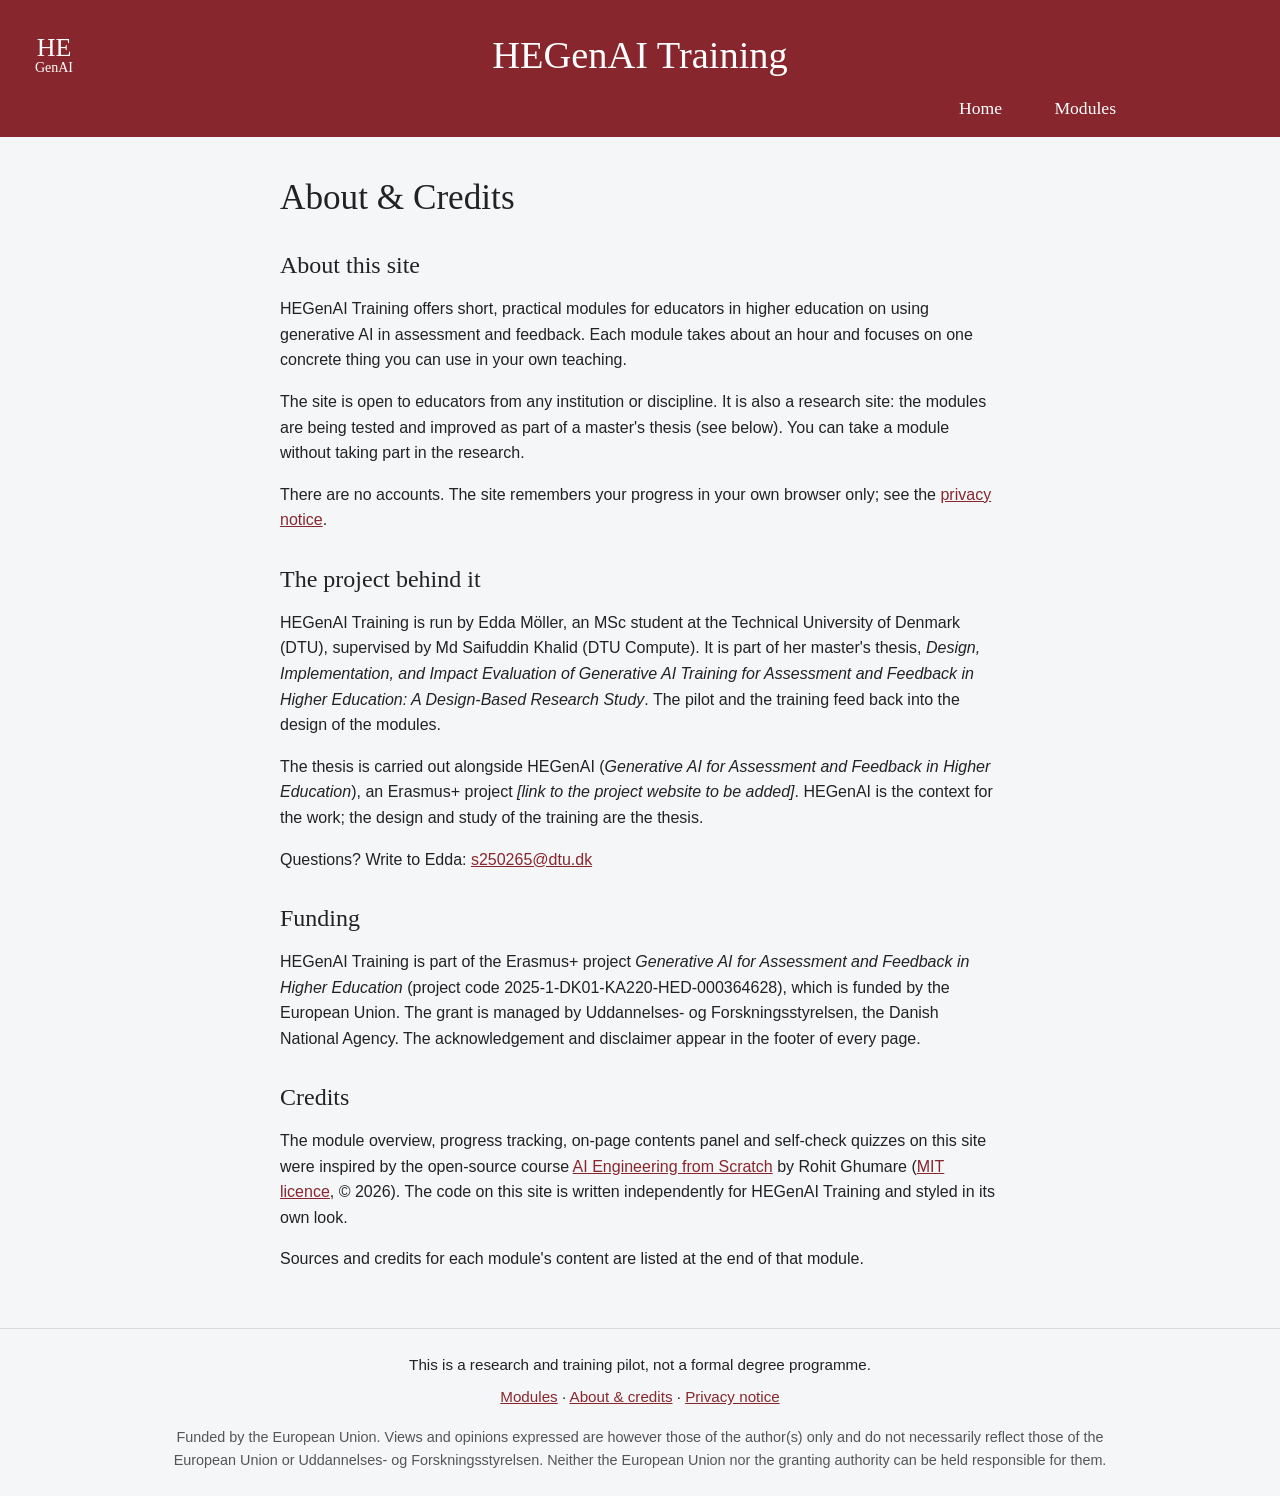
==== about.html @ 536ebbac "Self-quizzes, layout, looks, and content prep for the first module" ====
<!DOCTYPE html>
<html lang="en-GB">
<head>
    <meta charset="UTF-8">
    <meta name="viewport" content="width=device-width, initial-scale=1.0">

    <title>About &amp; Credits – HEGenAI Training</title>
    <link rel="icon" type="image/svg+xml" href="assets/favicon.svg">

    <link rel="stylesheet" href="style.css">
</head>

<body>

    <a class="site-logo" href="index.html"><img src="assets/logo-w.svg" alt="HEGenAI Training, home"></a>

    <header class="site-header">
        <p class="site-title"><a href="index.html">HEGenAI Training</a></p>
        <nav class="site-nav" aria-label="Main">
            <a href="index.html">Home</a>
            <a href="modules.html">Modules</a>
        </nav>
    </header>

    <main class="site-container">

        <article class="notice">
            <h1>About &amp; Credits</h1>

            <section id="about">
                <h2>About this site</h2>

                <p>HEGenAI Training offers short, practical modules for educators in higher education on using generative AI in assessment and feedback. Each module takes about an hour and focuses on one concrete thing you can use in your own teaching.</p>

                <p>The site is open to educators from any institution or discipline. It is also a research site: the modules are being tested and improved as part of a master's thesis (see below). You can take a module without taking part in the research.</p>

                <p>There are no accounts. The site remembers your progress in your own browser only; see the <a href="privacy.html">privacy notice</a>.</p>
            </section>

            <section id="project">
                <h2>The project behind it</h2>

                <p>HEGenAI Training is run by Edda Möller, an MSc student at the Technical University of Denmark (DTU), supervised by Md Saifuddin Khalid (DTU Compute). It is part of her master's thesis, <em>Design, Implementation, and Impact Evaluation of Generative AI Training for Assessment and Feedback in Higher Education: A Design-Based Research Study</em>. The pilot and the training feed back into the design of the modules.</p>

                <p>The thesis is carried out alongside HEGenAI (<em>Generative AI for Assessment and Feedback in Higher Education</em>), an Erasmus+ project <span class="to-be-confirmed">[link to the project website to be added]</span>. HEGenAI is the context for the work; the design and study of the training are the thesis.</p>

                <p>Questions? Write to Edda: <a href="mailto:s250265@dtu.dk">s250265@dtu.dk</a></p>
            </section>

            <section id="funding">
                <h2>Funding</h2>

                <p>HEGenAI Training is part of the Erasmus+ project <em>Generative AI for Assessment and Feedback in Higher Education</em> (project code 2025-1-DK01-KA220-HED-000364628), which is funded by the European Union. The grant is managed by Uddannelses- og Forskningsstyrelsen, the Danish National Agency. The acknowledgement and disclaimer appear in the footer of every page.</p>
                </div>
            </section>

            <section id="credits">
                <h2>Credits</h2>

                <p>The module overview, progress tracking, on-page contents panel and self-check quizzes on this site were inspired by the open-source course <a href="https://aiengineeringfromscratch.com" rel="noopener noreferrer">AI Engineering from Scratch</a> by Rohit Ghumare (<a href="https://github.com/rohitg00/ai-engineering-from-scratch/blob/main/LICENSE" rel="noopener noreferrer">MIT licence</a>, © 2026). The code on this site is written independently for HEGenAI Training and styled in its own look.</p>

                <p>Sources and credits for each module's content are listed at the end of that module.</p>
            </section>
        </article>

    </main>

    <footer class="site-footer">
        <!-- EU emblem goes here once assets/eu-emblem.svg or assets/eu-emblem.png exists (official artwork, unmodified), e.g.:
        <img class="footer-emblem" src="assets/eu-emblem.svg" alt="Funded by the European Union">
        -->
        <p>This is a research and training pilot, not a formal degree programme.</p>
        <p class="footer-links"><a href="modules.html">Modules</a> · <a href="about.html#credits">About &amp; credits</a> · <a href="privacy.html">Privacy notice</a></p>
        <p class="funding-disclaimer">Funded by the European Union. Views and opinions expressed are however those of the author(s) only and do not necessarily reflect those of the European Union or Uddannelses- og Forskningsstyrelsen. Neither the European Union nor the granting authority can be held responsible for them.</p>
    </footer>

</body>
</html>
---- style.css ----
:root {
    --primary: #87272d;
    --primary-dark: #611318;
    --date-text: #a8262f; /* a touch brighter than --primary so dates stand out */
    --primary-tint: #eddfe0; /* light wash of --primary for hover states and bar tracks */
    --page-background: #f5f6f8;
    --correct-bg: #e7f2dc;
    --correct-line: #4a7c3a;
    --correct-text: #2f6a2c;
    --correct-tint: #d3e6c0;
    --text: #222;
    --text-muted: #555;
    --line: #d8d9de;
}

* {
    box-sizing: border-box;
}

body {
    margin: 0;
    min-height: 100vh;
    display: flex;
    flex-direction: column;
    font-family: Arial, sans-serif;
    font-weight: 300;
    line-height: 1.6;
    background-color: var(--page-background);
    color: var(--text);
}

.site-container {
    flex: 1 0 auto;
    width: 100%;
    max-width: 1000px;
    margin: 0 auto;
    padding: 40px 24px;
}

a {
    color: var(--primary);
}

a:hover {
    text-decoration: underline;
}

a:focus-visible,
button:focus-visible {
    outline: 3px solid var(--primary);
    outline-offset: 2px;
}

h1,
h2,
h3 {
    font-family: Georgia, serif;
    font-weight: 400;
    line-height: 1.2;
}

[hidden] {
    display: none !important;
}

.visually-hidden {
    position: absolute;
    width: 1px;
    height: 1px;
    margin: -1px;
    padding: 0;
    overflow: hidden;
    clip: rect(0 0 0 0);
    white-space: nowrap;
    border: 0;
}

@media (prefers-reduced-motion: no-preference) {

    html {
        scroll-behavior: smooth;
    }
}

/* Keeps linked-to headings clear of the sticky header. */
main [id] {
    scroll-margin-top: 150px;
}


/* Fixed, like the header it sits on, so it stays top-left while scrolling. */
.site-logo {
    position: fixed;
    z-index: 10;
    top: 25px;
    left: 24px;
}

.site-logo img {
    display: block;
    width: 60px;
    height: 60px;
}

.site-logo:focus-visible {
    outline-color: white;
}


.site-header {
    position: sticky;
    top: 0;
    z-index: 5;
    padding: 0 100px; /* keeps the centred title clear of the logo */
    background-color: var(--primary);
    text-align: center;
}

.site-title {
    margin: 0 auto;
    transition: opacity 0.2s ease, visibility 0.2s;
    font-family: Georgia, serif;
    font-size: 2.4rem;
    line-height: 1.2;
    font-weight: 400;
    color: white;
}

/* Set by header-title.js while the page's own heading is still in view. */
.site-header-title-hidden .site-title {
    opacity: 0;
    visibility: hidden;
}

.site-title a {
    display: inline-block;
    max-width: 800px;
    padding: 32px 16px 12px;
    color: inherit;
    text-decoration: none;
}

.site-title a:focus-visible {
    outline-color: white;
}


.site-nav {
    max-width: 1000px;
    margin: 0 auto;
    padding-bottom: 8px;
    text-align: right;
}

.site-nav a {
    display: inline-block;
    padding: 4px 24px;
    border-bottom: 3px solid transparent;
    font-family: Georgia, serif;
    font-size: 1.1rem;
    color: white;
    text-decoration: none;
}

/* A light thickening of the strokes; unlike bold it does not change the link's width. */
.site-nav a:hover {
    text-shadow: 0.4px 0 0 currentColor, -0.4px 0 0 currentColor;
}

/* The line marks the page the visitor is on; use aria-current="page" on every nav link. */
.site-nav a[aria-current="page"] {
    border-bottom-color: white;
}

.site-nav a:focus-visible {
    outline-color: white;
}


/* Slim pill, used for the sign-up link. */
.pill-button {
    display: inline-block;
    padding: 6px 22px;
    border: 2px solid var(--primary);
    border-radius: 999px;
    background-color: var(--primary);
    color: white;
    font-family: inherit;
    font-size: 1rem;
    font-weight: 400;
    line-height: inherit;
    text-decoration: none;
    cursor: pointer;
    transition: background-color 0.15s ease, color 0.15s ease, transform 0.15s ease;
}

.pill-button:hover {
    border-color: var(--primary-dark);
    background-color: var(--primary-dark);
    color: white;
    text-decoration: none;
    transform: translateY(-2px);
}

.pill-button:focus-visible {
    outline-offset: 3px;
}

/* Pressed: blank pill with a red outline and red text. */
.pill-button:active {
    border-color: var(--primary);
    background-color: white;
    color: var(--primary);
    transform: none;
}

/* Outlined pill for actions that should not stand out as much. */
.pill-button-secondary {
    background-color: white;
    color: var(--primary);
}

.pill-button-secondary:hover,
.pill-button-secondary:active {
    border-color: var(--primary-dark);
    background-color: var(--primary-tint);
    color: var(--primary-dark);
}


.hero {
    padding: 24px 0 48px;
    text-align: center;
}

.hero h1 {
    max-width: 800px;
    margin: 0 auto 16px;
    font-size: 2.4rem;
}

.hero-tagline {
    max-width: 700px;
    margin: 0 auto 24px;
    font-size: 1.1rem;
    color: var(--text-muted);
}


.section {
    margin: 0 0 48px;
}

.section h2 {
    margin: 0 0 16px;
    font-size: 1.7rem;
}

.section p,
.section li {
    max-width: 720px;
}

.section ul {
    padding-left: 20px;
}

.to-be-confirmed {
    font-style: italic;
}


.cards {
    display: grid;
    grid-template-columns: repeat(2, 1fr);
    gap: 24px;
}

.card {
    padding: 24px;
    border-radius: 12px;
    background-color: white;
    box-shadow: 0 2px 8px rgba(0, 0, 0, 0.08);
}

.card h3 {
    margin: 0 0 12px;
    font-size: 1.4rem;
}

.card ul {
    margin: 0;
    padding-left: 20px;
}

.card li {
    margin: 0 0 6px;
}


.faq {
    max-width: 720px;
    margin-top: 24px;
    border-top: 1px solid var(--line);
}

.faq-item {
    border-bottom: 1px solid var(--line);
}

.faq-item summary {
    position: relative;
    padding: 16px 40px 16px 0;
    font-family: Georgia, serif;
    font-size: 1.15rem;
    cursor: pointer;
    list-style: none;
}

.faq-item summary::-webkit-details-marker {
    display: none;
}

.faq-item summary::after {
    content: "+";
    position: absolute;
    top: 50%;
    right: 8px;
    transform: translateY(-50%);
    font-family: Arial, sans-serif;
    font-size: 1.5rem;
    color: var(--primary);
}

.faq-item[open] summary::after {
    content: "−";
}

.faq-item summary:hover {
    color: var(--primary);
}

.faq-item summary:focus-visible {
    outline: 3px solid var(--primary);
    outline-offset: 2px;
}

.faq-item p {
    margin: 0 0 16px;
}


.timeline {
    margin: 0;
    padding: 0 0 0 28px;
    list-style: none;
    border-left: 2px solid var(--line);
}

.timeline-item {
    position: relative;
    padding: 0 0 28px;
}

.timeline-item:last-child {
    padding-bottom: 0;
}

.timeline-item::before {
    content: "";
    position: absolute;
    top: 6px;
    left: -35px;
    width: 12px;
    height: 12px;
    border-radius: 50%;
    background-color: var(--primary);
}

.timeline-date {
    margin: 0 0 4px;
    font-weight: 400;
    color: var(--date-text);
}

.timeline-item h3 {
    margin: 0;
    font-size: 1.25rem;
}

.timeline-item p {
    margin: 0 0 4px;
}


.notice {
    max-width: 720px;
    margin: 0 auto;
}

.notice h1,
.page-title {
    margin: 0 0 8px;
    font-size: 2.2rem;
}

.notice h2 {
    margin: 32px 0 8px;
    font-size: 1.5rem;
}

.notice ul {
    padding-left: 20px;
}

.notice section {
    margin: 0 0 8px;
}

#module-list {
    margin-top: 24px;
}

.module-cluster {
    margin: 0 0 32px;
}

.module-cluster-title {
    margin: 0 0 16px;
    font-size: 1.4rem;
}

.module-cards {
    margin: 0;
    padding: 0;
    list-style: none;
}

.module-card {
    display: flex;
    flex-direction: column;
}

.module-number {
    margin: 0 0 4px;
    font-weight: 400;
    color: var(--date-text);
}

.module-card h3 a {
    text-decoration: none;
}

.module-card h3 a:hover {
    text-decoration: underline;
}

.module-outcome {
    margin: 0 0 8px;
}

.module-length {
    margin: 0 0 16px;
    color: var(--text-muted);
}

.module-progress {
    margin: 0 0 16px;
}

.progress-bar {
    height: 6px;
    overflow: hidden;
    border-radius: 999px;
    background-color: var(--primary-tint);
}

.progress-bar-fill {
    height: 100%;
    background-color: var(--primary);
}

.module-progress-label {
    margin: 6px 0 0;
    font-size: 0.9rem;
    color: var(--text-muted);
}

.module-status {
    margin-top: auto;
}

.status-pill {
    display: inline-block;
    padding: 6px 22px;
    border: 2px solid var(--line);
    border-radius: 999px;
    color: var(--text-muted);
}

.progress-note {
    margin-top: 32px;
}

.progress-note p {
    margin: 0 0 12px;
}

.reset-confirm p {
    font-weight: 400;
}

.reset-confirm .pill-button {
    margin: 0 8px 8px 0;
}

.reset-status {
    margin-top: 12px;
}


/* Module page (module.html) */
.module-header {
    margin: 0 0 24px;
}

.outcome-card {
    display: grid;
    gap: 16px 24px;
    margin-top: 16px;
    border-left: 4px solid var(--primary);
}

.outcome-label {
    margin: 0 0 8px;
    font-size: 0.9rem;
    color: var(--date-text);
}

.outcome-sentence {
    max-width: 40em;
    margin: 0 0 12px;
    font-family: Georgia, serif;
    font-size: 1.3rem;
    line-height: 1.4;
    color: var(--text);
}

.outcome-time {
    display: flex;
    flex-wrap: wrap;
    align-items: center;
    gap: 8px 16px;
    margin: 0;
    color: var(--text-muted);
}

.outcome-figure {
    margin: 0;
}

.outcome-figure img {
    display: block;
    max-width: 100%;
    height: auto;
    border: 1px solid var(--line);
    border-radius: 8px;
}

.outcome-figure figcaption {
    margin-top: 8px;
    font-size: 0.9rem;
    color: var(--text-muted);
}

@media (min-width: 700px) {

    .outcome-card.has-image {
        grid-template-columns: minmax(0, 1fr) 40%;
        align-items: start;
    }
}

.module-layout {
    display: grid;
    gap: 32px;
}

.module-content {
    min-width: 0;
}

.module-content > * + * {
    margin-top: 24px;
}

.module-content h2,
.contents-title {
    margin: 0 0 8px;
}

.module-content h2 {
    font-size: 1.5rem;
}

.standing-count {
    margin: 0 0 8px;
    font-weight: 400;
}

.standing-next {
    margin: 12px 0 0;
}

.block-strip ol {
    display: flex;
    flex-wrap: wrap;
    gap: 8px;
    margin: 0;
    padding: 0;
    list-style: none;
}

.block-pill {
    display: inline-block;
    padding: 4px 16px;
    border: 2px solid var(--primary);
    border-radius: 999px;
    background-color: white;
    color: var(--primary);
    font-weight: 400;
    text-decoration: none;
}

.block-pill:hover {
    background-color: var(--primary-tint);
    text-decoration: none;
}

/* Same look as a pressed "Mark as done" button. */
.block-pill.is-done {
    background-color: var(--primary);
    color: white;
}

.block-pill.is-done:hover {
    border-color: var(--primary-dark);
    background-color: var(--primary-dark);
}

.block-time {
    margin: 0 0 16px;
    font-size: 0.95rem;
    color: var(--text-muted);
}

.block-body > :first-child {
    margin-top: 0;
}

.block-body > :last-child {
    margin-bottom: 0;
}

.block-body h3 {
    margin: 24px 0 8px;
    font-size: 1.25rem;
}

.block-body ul,
.block-body ol {
    padding-left: 20px;
}

.callout {
    margin: 16px 0;
    padding: 12px 16px;
    border-left: 4px solid var(--primary);
    border-radius: 0 8px 8px 0;
    background-color: var(--primary-tint);
}

.block-actions {
    display: flex;
    flex-wrap: wrap;
    align-items: center;
    gap: 8px 16px;
    margin-top: 24px;
    padding-top: 16px;
    border-top: 1px solid var(--line);
}

.mark-done-tick {
    display: none;
}

.pill-button.mark-done[aria-pressed="true"] {
    border-color: var(--primary);
    background-color: var(--primary);
    color: white;
}

.pill-button.mark-done[aria-pressed="true"]:hover {
    border-color: var(--primary-dark);
    background-color: var(--primary-dark);
}

.mark-done[aria-pressed="true"] .mark-done-tick {
    display: inline;
}

.block-done-note {
    color: var(--text-muted);
}

.contents-list {
    margin: 0;
    padding: 0;
    list-style: none;
}

.contents-list a {
    display: block;
    padding: 4px 0 4px 12px;
    border-left: 3px solid var(--line);
    color: var(--text);
    text-decoration: none;
}

.contents-list a:hover {
    color: var(--primary);
    text-decoration: underline;
}

/* The section currently in view. */
.contents-list a.is-current {
    border-left-color: var(--primary);
    color: var(--primary);
    font-weight: 400;
}

.contents-title {
    font-size: 1.15rem;
}

.contents-mobile {
    margin: 0 0 24px;
    padding: 16px 24px;
}

.contents-mobile summary {
    font-family: Georgia, serif;
    font-size: 1.15rem;
    cursor: pointer;
}

.contents-mobile summary:focus-visible {
    outline: 3px solid var(--primary);
    outline-offset: 2px;
}

.contents-mobile[open] summary {
    margin-bottom: 8px;
}

.contents-panel {
    display: none;
    padding: 20px;
}

.module-pager {
    display: flex;
    flex-wrap: wrap;
    justify-content: space-between;
    gap: 16px;
}

.pager-link,
.pager-link:hover {
    display: block;
    text-decoration: none;
}

.pager-next {
    margin-left: auto;
    text-align: right;
}

.pager-label {
    display: block;
    font-size: 0.9rem;
    color: var(--text-muted);
}

.pager-title {
    font-family: Georgia, serif;
    font-size: 1.1rem;
}

.pager-link:hover .pager-title {
    text-decoration: underline;
}

/* Self-check questions */
.quiz {
    margin-top: 24px;
    padding-top: 16px;
    border-top: 1px solid var(--line);
}

.quiz-title {
    margin: 0 0 12px;
    font-size: 1.25rem;
}

.quiz-question {
    min-width: 0;
    margin: 0 0 24px;
    padding: 0;
    border: 0;
}

.quiz-prompt {
    padding: 0;
    margin-bottom: 12px;
    font-family: Georgia, serif;
    font-size: 1.1rem;
    font-weight: 400;
}

.quiz-options {
    display: grid;
    gap: 8px;
}

.quiz-option {
    display: flex;
    align-items: center;
    gap: 12px;
    padding: 12px 16px;
    border: 2px solid var(--line);
    border-radius: 12px;
    background-color: white;
    cursor: pointer;
}

.quiz-option:hover {
    border-color: var(--primary);
}

.quiz-option:focus-within {
    outline: 3px solid var(--primary);
    outline-offset: 2px;
}

.quiz-option input {
    flex: none;
    width: 20px;
    height: 20px;
    margin: 0;
    accent-color: var(--primary);
}

.quiz-option-text {
    flex: 1;
}

.quiz-option-mark {
    flex: none;
    font-size: 0.85rem;
    font-weight: 400;
}

.quiz-option-mark:not(:empty) {
    padding: 2px 10px;
    border-radius: 999px;
}

.quiz-option.is-wrong .quiz-option-mark {
    background-color: var(--primary-tint);
    color: var(--primary);
}

.quiz-option.is-correct .quiz-option-mark {
    background-color: var(--correct-tint);
    color: var(--correct-text);
}

.quiz-option.is-picked {
    border-color: var(--primary);
    background-color: var(--primary-tint);
}

/* White, so the tinted "Not correct" pill stands out against it. */
.quiz-option.is-wrong {
    border-style: dashed;
    background-color: white;
}

.quiz-option.is-correct,
.quiz-option.is-correct:hover {
    border-color: var(--correct-line);
    background-color: var(--correct-bg);
}

.quiz-option.is-correct:focus-within {
    outline-color: var(--correct-line);
}

.quiz-feedback p {
    margin: 12px 0 0;
}

.quiz-feedback .quiz-verdict {
    font-weight: 400;
    color: var(--primary);
}

.quiz-feedback .quiz-verdict.is-correct {
    color: var(--correct-text);
}

.quiz-unscored {
    margin: 0 0 16px;
    font-size: 0.9rem;
    color: var(--text-muted);
}

.quiz-feedback a {
    color: inherit;
}

/* Plain text button at the bottom right of a question. */
.quiz-clear {
    display: block;
    margin: 8px 0 0 auto;
    padding: 4px 0;
    border: 0;
    background: none;
    color: var(--primary);
    font: inherit;
    font-size: 0.9rem;
    cursor: pointer;
}

.quiz-clear:hover,
.quiz-clear:focus-visible {
    text-decoration: underline;
}

.quiz-clear:hover {
    color: var(--primary-dark);
}

@media (min-width: 900px) {

    .module-layout {
        grid-template-columns: minmax(0, 1fr) 220px;
        align-items: start;
    }

    .contents-mobile {
        display: none;
    }

    .module-content {
        grid-column: 1;
        grid-row: 1;
    }

    .contents-panel {
        display: block;
        position: sticky;
        top: 150px;
        grid-column: 2;
        grid-row: 1;
    }
}


.site-footer {
    padding: 24px;
    border-top: 1px solid var(--line);
    text-align: center;
    font-size: 0.95rem;
}

.site-footer p {
    max-width: 720px;
    margin: 0 auto 8px;
}

/* Same height as the site logo, with clear space around it. */
.footer-emblem {
    display: block;
    height: 60px;
    width: auto;
    margin: 8px auto 16px;
}

.site-footer .funding-disclaimer {
    max-width: 960px;
    margin: 16px auto 0;
    font-size: 0.9rem;
    color: var(--text-muted);
}


@media (max-width: 800px) {

    .cards {
        grid-template-columns: 1fr;
    }

    .site-title,
    .hero h1 {
        font-size: 2rem;
    }
}


@media (max-width: 550px) {

    .site-container {
        padding: 28px 16px;
    }

    .site-title,
    .hero h1 {
        font-size: 1.7rem;
    }

    .site-header {
        padding: 0 56px;
    }

    .site-title a {
        padding: 24px 8px 8px;
    }

    .site-nav {
        padding-bottom: 6px;
    }

    .site-logo {
        top: 18px;
        left: 12px;
    }

    .site-logo img {
        width: 44px;
        height: 44px;
    }

    .footer-emblem {
        height: 44px;
    }

    .section h2 {
        font-size: 1.5rem;
    }

    .notice h1,
    .page-title {
        font-size: 1.8rem;
    }

    main [id] {
        scroll-margin-top: 130px;
    }
}


@media (prefers-reduced-motion: reduce) {

    .pill-button,
    .site-title {
        transition: none;
    }

    .pill-button:hover {
        transform: none;
    }
}
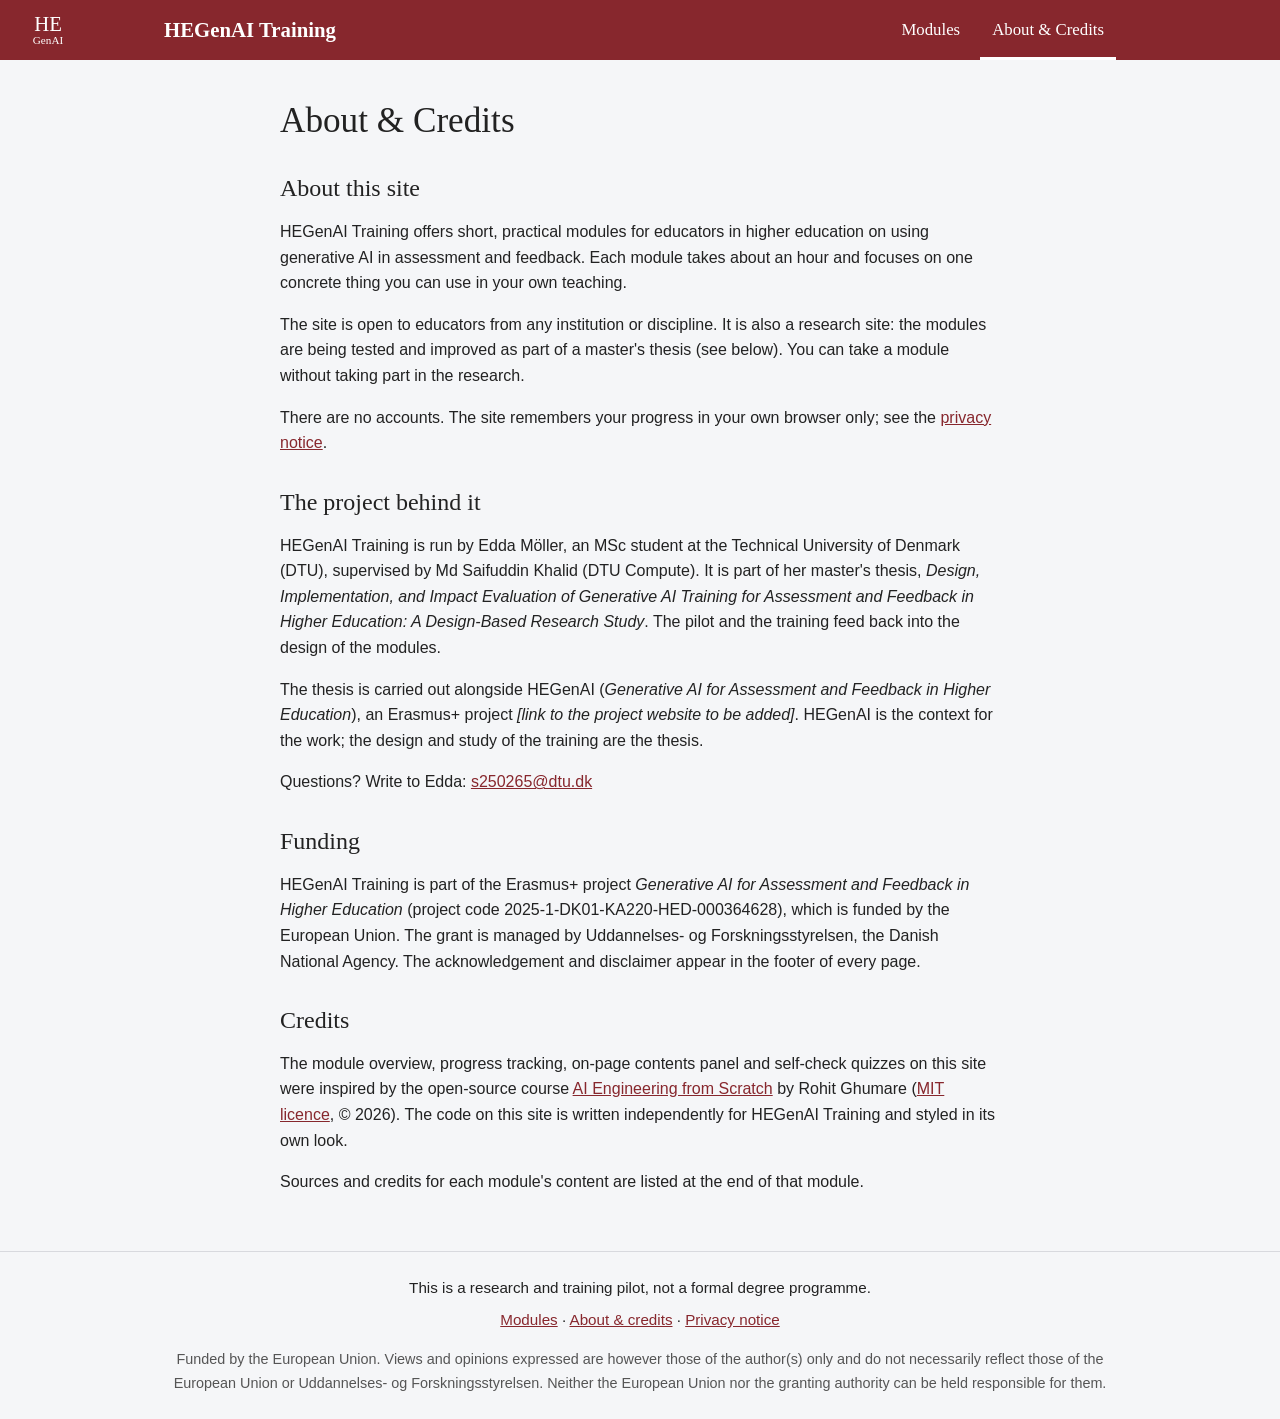
==== commit 38ae6b22: "Redesign the landing page and the site header - Header: one-line red bar with the logo at the far le" ====
--- a/about.html
+++ b/about.html
@@ -4,7 +4,7 @@
     <meta charset="UTF-8">
     <meta name="viewport" content="width=device-width, initial-scale=1.0">
 
-    <title>About &amp; Credits – HEGenAI Training</title>
+    <title>About &amp; Credits - HEGenAI Training: GenAI in Higher Education Assessment &amp; Feedback</title>
     <link rel="icon" type="image/svg+xml" href="assets/favicon.svg">
 
     <link rel="stylesheet" href="style.css">
@@ -12,17 +12,26 @@
 
 <body>
 
-    <a class="site-logo" href="index.html"><img src="assets/logo-w.svg" alt="HEGenAI Training, home"></a>
+    <a class="skip-link" href="#main">Skip to main content</a>
 
     <header class="site-header">
-        <p class="site-title"><a href="index.html">HEGenAI Training</a></p>
-        <nav class="site-nav" aria-label="Main">
-            <a href="index.html">Home</a>
-            <a href="modules.html">Modules</a>
-        </nav>
+        <div class="site-header-inner">
+            <a class="site-logo" href="index.html" aria-label="HEGenAI Training, home">
+                <img src="assets/logo-w.svg" alt="">
+                <span class="site-wordmark">HEGenAI Training</span>
+            </a>
+            <button type="button" class="menu-button" aria-expanded="false" aria-controls="site-nav" hidden>
+                <span class="visually-hidden">Menu</span>
+                <span class="menu-icon" aria-hidden="true"><span></span><span></span><span></span></span>
+            </button>
+            <nav class="site-nav" id="site-nav" aria-label="Main">
+                <a href="modules.html">Modules</a>
+                <a href="about.html" aria-current="page">About &amp; Credits</a>
+            </nav>
+        </div>
     </header>
 
-    <main class="site-container">
+    <main id="main" class="site-container">
 
         <article class="notice">
             <h1>About &amp; Credits</h1>
@@ -74,5 +83,6 @@
         <p class="funding-disclaimer">Funded by the European Union. Views and opinions expressed are however those of the author(s) only and do not necessarily reflect those of the European Union or Uddannelses- og Forskningsstyrelsen. Neither the European Union nor the granting authority can be held responsible for them.</p>
     </footer>
 
+    <script src="site-header.js"></script>
 </body>
 </html>
--- a/style.css
+++ b/style.css
@@ -11,6 +11,7 @@
     --text: #222;
     --text-muted: #555;
     --line: #d8d9de;
+    --header-height: 60px;
 }
 
 * {
@@ -83,81 +84,104 @@
 }
 
 /* Keeps linked-to headings clear of the sticky header. */
-main [id] {
-    scroll-margin-top: 150px;
-}
-
-
-/* Fixed, like the header it sits on, so it stays top-left while scrolling. */
+html {
+    scroll-padding-top: calc(var(--header-height) + 16px);
+}
+
+/* Off screen until it receives keyboard focus. */
+.skip-link {
+    position: absolute;
+    z-index: 20;
+    top: 8px;
+    left: 8px;
+    padding: 8px 20px;
+    border-radius: 999px;
+    background-color: white;
+    color: var(--primary);
+    font-weight: 400;
+    text-decoration: none;
+    transform: translateY(-200%);
+}
+
+.skip-link:focus {
+    transform: none;
+}
+
+.skip-link:focus-visible {
+    outline-color: white;
+}
+
+
+.site-header {
+    --logo-size: 48px;
+    --logo-left: 24px;
+    position: sticky;
+    top: 0;
+    z-index: 10;
+    background-color: var(--primary);
+}
+
+/* The wordmark lines up with the page content below (max 1000px wide with
+   24px padding), but never closer to the logo than 12px. */
+.site-header-inner {
+    display: flex;
+    flex-wrap: wrap; /* without JavaScript the nav drops to a second line on narrow screens */
+    align-items: center;
+    gap: 0 16px;
+    min-height: var(--header-height);
+    padding-right: max(24px, calc((100% - 1000px) / 2 + 24px));
+    padding-left: max(calc(var(--logo-left) + var(--logo-size) + 12px), calc((100% - 1000px) / 2 + 24px));
+}
+
 .site-logo {
-    position: fixed;
-    z-index: 10;
-    top: 25px;
-    left: 24px;
-}
-
-.site-logo img {
-    display: block;
-    width: 60px;
-    height: 60px;
+    color: white;
+    text-decoration: none;
+}
+
+.site-logo:hover {
+    text-decoration: none;
 }
 
 .site-logo:focus-visible {
     outline-color: white;
 }
 
-
-.site-header {
-    position: sticky;
-    top: 0;
-    z-index: 5;
-    padding: 0 100px; /* keeps the centred title clear of the logo */
-    background-color: var(--primary);
-    text-align: center;
-}
-
-.site-title {
-    margin: 0 auto;
-    transition: opacity 0.2s ease, visibility 0.2s;
+/* At the far left of the header, outside the content width. */
+.site-logo img {
+    position: absolute;
+    top: 50%;
+    left: var(--logo-left);
+    display: block;
+    width: var(--logo-size);
+    height: var(--logo-size);
+    transform: translateY(-50%);
+}
+
+.site-wordmark {
     font-family: Georgia, serif;
-    font-size: 2.4rem;
-    line-height: 1.2;
-    font-weight: 400;
-    color: white;
-}
-
-/* Set by header-title.js while the page's own heading is still in view. */
-.site-header-title-hidden .site-title {
-    opacity: 0;
-    visibility: hidden;
-}
-
-.site-title a {
-    display: inline-block;
-    max-width: 800px;
-    padding: 32px 16px 12px;
-    color: inherit;
-    text-decoration: none;
-}
-
-.site-title a:focus-visible {
-    outline-color: white;
-}
-
+    font-size: 1.3rem;
+    font-weight: 700;
+    white-space: nowrap;
+}
 
 .site-nav {
-    max-width: 1000px;
-    margin: 0 auto;
-    padding-bottom: 8px;
-    text-align: right;
-}
-
+    display: flex;
+    align-self: stretch;
+    gap: 8px;
+    margin-left: auto;
+}
+
+/* Top and bottom borders of equal width keep the text centred
+   while the bottom one marks the current page. */
 .site-nav a {
-    display: inline-block;
-    padding: 4px 24px;
+    display: flex;
+    align-items: center;
+    min-height: 44px;
+    padding: 0 12px;
+    border-top: 3px solid transparent;
     border-bottom: 3px solid transparent;
     font-family: Georgia, serif;
-    font-size: 1.1rem;
+    font-size: 1.05rem;
     color: white;
     text-decoration: none;
 }
@@ -167,13 +191,155 @@
     text-shadow: 0.4px 0 0 currentColor, -0.4px 0 0 currentColor;
 }
 
-/* The line marks the page the visitor is on; use aria-current="page" on every nav link. */
 .site-nav a[aria-current="page"] {
     border-bottom-color: white;
 }
 
 .site-nav a:focus-visible {
     outline-color: white;
+    outline-offset: -3px;
+}
+
+/* Shown by site-header.js on narrow screens only. */
+.menu-button {
+    display: none;
+}
+
+.menu-button:focus-visible {
+    outline-color: white;
+}
+
+.menu-icon {
+    position: relative;
+    display: block;
+    width: 24px;
+    height: 18px;
+}
+
+.menu-icon span {
+    position: absolute;
+    left: 0;
+    width: 100%;
+    height: 2px;
+    border-radius: 2px;
+    background-color: white;
+    transition: transform 0.2s ease, opacity 0.2s ease;
+}
+
+.menu-icon span:nth-child(1) {
+    top: 0;
+}
+
+.menu-icon span:nth-child(2) {
+    top: 8px;
+}
+
+.menu-icon span:nth-child(3) {
+    top: 16px;
+}
+
+.menu-button[aria-expanded="true"] .menu-icon span:nth-child(1) {
+    transform: translateY(8px) rotate(45deg);
+}
+
+.menu-button[aria-expanded="true"] .menu-icon span:nth-child(2) {
+    opacity: 0;
+}
+
+.menu-button[aria-expanded="true"] .menu-icon span:nth-child(3) {
+    transform: translateY(-8px) rotate(-45deg);
+}
+
+/* Keep in step with the breakpoint in site-header.js. */
+@media (max-width: 720px) {
+
+    :root {
+        --header-height: 52px;
+    }
+
+    .site-header {
+        --logo-size: 40px;
+        --logo-left: 16px;
+    }
+
+    .site-header-inner {
+        gap: 0 8px;
+        padding-right: 16px;
+        padding-left: calc(var(--logo-left) + var(--logo-size) + 10px);
+    }
+
+    .site-wordmark {
+        font-size: 1.15rem;
+    }
+
+    .site-nav {
+        gap: 0;
+    }
+
+    /* Slides up out of view while scrolling down; site-header.js sets the class. */
+    .site-header {
+        transition: transform 0.3s ease;
+    }
+
+    .site-header.is-hidden {
+        transform: translateY(-100%);
+    }
+
+    .site-header.has-menu .menu-button {
+        display: flex;
+        align-items: center;
+        justify-content: center;
+        width: 44px;
+        height: 44px;
+        margin-left: auto;
+        padding: 0;
+        border: 0;
+        border-radius: 8px;
+        background: none;
+        cursor: pointer;
+    }
+
+    .site-header.has-menu .menu-button:hover {
+        background-color: var(--primary-dark);
+    }
+
+    /* The open menu drops down below the header, over the page. */
+    .site-header.has-menu .site-nav {
+        display: none;
+        position: absolute;
+        top: 100%;
+        left: 0;
+        right: 0;
+        flex-direction: column;
+        margin: 0;
+        border-top: 1px solid rgba(255, 255, 255, 0.4);
+        background-color: var(--primary);
+        box-shadow: 0 6px 12px rgba(0, 0, 0, 0.2);
+    }
+
+    .site-header.has-menu .site-nav.is-open {
+        display: flex;
+    }
+
+    .site-header.has-menu .site-nav a {
+        min-height: 48px;
+        padding: 8px 24px;
+        border: 0;
+        border-left: 4px solid transparent;
+    }
+
+    .site-header.has-menu .site-nav a + a {
+        border-top: 1px solid rgba(255, 255, 255, 0.25);
+    }
+
+    .site-header.has-menu .site-nav a:hover {
+        background-color: var(--primary-dark);
+    }
+
+    .site-header.has-menu .site-nav a[aria-current="page"] {
+        border-left-color: white;
+        background-color: var(--primary-dark);
+    }
 }
 
 
@@ -191,12 +357,12 @@
     line-height: inherit;
     text-decoration: none;
     cursor: pointer;
-    transition: background-color 0.15s ease, color 0.15s ease, transform 0.15s ease;
-}
-
+    transition: background-color 0.15s ease, color 0.15s ease, box-shadow 0.15s ease, transform 0.15s ease;
+}
+
+/* Red buttons get a white line just inside the red edge on hover. */
 .pill-button:hover {
-    border-color: var(--primary-dark);
-    background-color: var(--primary-dark);
+    box-shadow: inset 0 0 0 2px white;
     color: white;
     text-decoration: none;
     transform: translateY(-2px);
@@ -210,6 +376,7 @@
 .pill-button:active {
     border-color: var(--primary);
     background-color: white;
+    box-shadow: none;
     color: var(--primary);
     transform: none;
 }
@@ -224,26 +391,419 @@
 .pill-button-secondary:active {
     border-color: var(--primary-dark);
     background-color: var(--primary-tint);
+    box-shadow: none;
     color: var(--primary-dark);
 }
 
 
+/* Landing page: main holds full-width bands, so it takes over the sticky-footer
+   role of .site-container, and the containers inside it set the spacing. The
+   gaps grow with the weight of the break: most room around the ribbon and
+   before the study, less inside sections. */
+.home {
+    flex: 1 0 auto;
+    width: 100%;
+}
+
+.home .home-top {
+    padding-top: 96px;
+    padding-bottom: 64px;
+}
+
+.home .home-sections {
+    padding-top: 80px;
+    padding-bottom: 96px;
+}
+
+.home-sections .section {
+    margin-bottom: 96px;
+}
+
+.home-sections .section:last-child {
+    margin-bottom: 0;
+}
+
+@media (max-width: 720px) {
+
+    .home .home-top {
+        padding-top: 48px;
+        padding-bottom: 48px;
+    }
+
+    .home .home-sections {
+        padding-top: 56px;
+        padding-bottom: 64px;
+    }
+
+    .home-sections .section {
+        margin-bottom: 64px;
+    }
+}
+
 .hero {
-    padding: 24px 0 48px;
+    display: grid;
+    gap: 32px 48px;
+}
+
+.hero h1 {
+    margin: 0 0 16px;
+    font-size: 2.4rem;
+}
+
+.hero-subline {
+    max-width: 34em;
+    margin: 0;
+    font-size: 1.15rem;
+}
+
+.start-tiles {
+    display: grid;
+    gap: 16px;
+}
+
+.start-tile {
+    display: block;
+    padding: 18px 24px;
+    border: 1px solid var(--primary-dark);
+    border-radius: 12px;
+    background-color: white;
+    box-shadow: 0 2px 8px rgba(0, 0, 0, 0.08);
+    color: var(--text);
+    text-decoration: none;
+    transition: box-shadow 0.15s ease;
+}
+
+/* Hover draws a thicker line just inside the edge: red on white, white on red. */
+.start-tile:hover {
+    box-shadow: inset 0 0 0 2px var(--primary), 0 2px 8px rgba(0, 0, 0, 0.08);
+    text-decoration: none;
+}
+
+.start-tile-title {
+    display: block;
+    margin-bottom: 4px;
+    font-family: Georgia, serif;
+    font-size: 1.35rem;
+    color: var(--primary);
+}
+
+.start-tile-title::after {
+    content: " \2192";
+    content: " \2192" / "";
+}
+
+.start-tile-text {
+    display: block;
+}
+
+.start-tile-accent {
+    border-color: var(--primary);
+    background-color: var(--primary);
+    color: white;
+}
+
+.start-tile-accent .start-tile-title {
+    color: white;
+}
+
+.start-tile-accent:hover {
+    box-shadow: inset 0 0 0 2px white, 0 2px 8px rgba(0, 0, 0, 0.08);
+}
+
+@media (min-width: 800px) {
+
+    .hero {
+        grid-template-columns: minmax(0, 3fr) minmax(0, 2fr);
+        align-items: start;
+    }
+
+    /* Lines the first tile up with the top of the capitals in the heading,
+       which sit about a quarter of the font size below the heading's box. */
+    .start-tiles {
+        margin-top: calc(2.4rem * 0.25);
+    }
+}
+
+
+/* Four short facts on a white band across the full width of the screen:
+   a row on wide screens, two by two on narrow ones. The dividers stop short
+   of the band's edges. */
+.fact-band {
+    border-top: 1px solid var(--line);
+    border-bottom: 1px solid var(--line);
+    background-color: white;
+}
+
+.fact-ribbon {
+    display: grid;
+    grid-template-columns: repeat(4, minmax(0, 1fr));
+    max-width: 1000px;
+    margin: 0 auto;
+    padding: 8px 24px;
+    list-style: none;
+}
+
+.fact-ribbon li {
+    position: relative;
+    display: flex;
+    align-items: center;
+    justify-content: center;
+    margin: 12px 0; /* keeps the dividers clear of the band's edges */
+    padding: 8px 16px;
+    font-family: Georgia, serif;
+    line-height: 1.35;
     text-align: center;
-}
-
-.hero h1 {
-    max-width: 800px;
-    margin: 0 auto 16px;
-    font-size: 2.4rem;
-}
-
-.hero-tagline {
-    max-width: 700px;
-    margin: 0 auto 24px;
+    color: var(--primary-dark);
+}
+
+/* Borders, not drawn lines: borders snap to whole pixels, so every divider
+   comes out equally thick. */
+.fact-ribbon li + li {
+    border-left: 2px solid var(--line);
+}
+
+.no-break {
+    white-space: nowrap;
+}
+
+@media (max-width: 720px) {
+
+    .fact-ribbon {
+        grid-template-columns: repeat(2, minmax(0, 1fr));
+        padding: 4px 16px;
+    }
+
+    .fact-ribbon li {
+        padding: 8px 12px;
+    }
+
+    /* Only the right-hand column gets a vertical divider. */
+    .fact-ribbon li:nth-child(odd) {
+        border-left: 0;
+    }
+
+    /* Horizontal divider above the second row, midway between the rows. */
+    .fact-ribbon li:nth-child(n+3)::after {
+        content: "";
+        position: absolute;
+        top: -13px;
+        left: 12%;
+        right: 12%;
+        border-top: 2px solid var(--line);
+    }
+}
+
+
+/* The blocks of a module as cards. On narrow screens each panel sits under its
+   card, like an accordion. On wide screens the cards form one row and the panels
+   use the row below it: each under its own card without JavaScript, and across
+   the full width once home.js has made it one-at-a-time. */
+.block-flow {
+    display: grid;
+    gap: 8px;
+    margin-top: 32px;
+}
+
+.block-card-heading {
+    display: flex;
+    margin: 0;
     font-size: 1.1rem;
-    color: var(--text-muted);
+}
+
+/* Narrow screens: a bar with the title in the middle and the chevron on the right. */
+.block-card {
+    position: relative;
+    display: flex;
+    flex: 1;
+    align-items: center;
+    justify-content: center;
+    gap: 8px;
+    min-height: 56px;
+    padding: 11px 45px;
+    border: 1px solid var(--primary-dark);
+    border-radius: 12px;
+    background-color: white;
+    color: var(--text);
+    font-family: Georgia, serif;
+    font-size: inherit;
+    line-height: 1.2;
+    cursor: pointer;
+    transition: box-shadow 0.15s ease;
+}
+
+/* Same as the hero tiles: a thicker red line just inside the edge. */
+.block-card:hover,
+.is-enhanced .block-card[aria-expanded="true"] {
+    box-shadow: inset 0 0 0 2px var(--primary);
+}
+
+.block-card-optional {
+    border-style: dashed;
+}
+
+.optional-tag {
+    padding: 0 8px;
+    border-radius: 999px;
+    background-color: var(--primary-tint);
+    font-family: Arial, sans-serif;
+    font-size: 0.75rem;
+    line-height: 1.5;
+    color: var(--primary-dark);
+}
+
+.block-card-chevron {
+    display: none;
+    position: absolute;
+    top: 50%;
+    right: 20px;
+    width: 8px;
+    height: 8px;
+    margin-top: -6px;
+    border-right: 2px solid var(--primary);
+    border-bottom: 2px solid var(--primary);
+    transform: rotate(45deg);
+    transition: transform 0.2s ease;
+}
+
+.is-enhanced .block-card-chevron {
+    display: block;
+}
+
+.block-card[aria-expanded="true"] .block-card-chevron {
+    transform: translateY(3px) rotate(-135deg);
+}
+
+.block-flow-plus {
+    font-size: 1.6rem;
+    line-height: 1;
+    text-align: center;
+    color: var(--primary);
+}
+
+/* A speech bubble whose pointer sits under the open card;
+   home.js sets --pointer-x, otherwise it points at the middle. */
+.block-panel {
+    position: relative;
+    margin: 4px 0;
+    padding: 16px 20px;
+    border: 1px solid var(--line);
+    border-radius: 12px;
+    background-color: white;
+}
+
+/* A square turned on its corner. Only its top and left edges have a border,
+   and its white fill covers the panel's border where the two overlap. */
+.block-panel::before {
+    content: "";
+    position: absolute;
+    top: -8px;
+    left: var(--pointer-x, 50%);
+    width: 14px;
+    height: 14px;
+    margin-left: -7px;
+    border-top: 1px solid var(--line);
+    border-left: 1px solid var(--line);
+    border-radius: 3px 0 0 0;
+    background-color: white;
+    transform: rotate(45deg);
+}
+
+.block-panel p {
+    margin: 0;
+    font-size: 1.05rem;
+}
+
+@media (prefers-reduced-motion: no-preference) {
+
+    .is-enhanced .block-panel {
+        animation: panel-in 0.2s ease;
+    }
+}
+
+@keyframes panel-in {
+
+    from {
+        opacity: 0;
+        transform: translateY(-4px);
+    }
+}
+
+/* Wide screens: tall cards with the title in the middle, the chevron at the
+   bottom and the "Optional" tag at the top. */
+@media (min-width: 721px) {
+
+    .block-flow {
+        grid-template-columns: repeat(5, minmax(0, 1fr)) 16px minmax(0, 1fr);
+        gap: 16px 22px;
+    }
+
+    .block-card-heading,
+    .block-flow-plus {
+        grid-row: 1;
+    }
+
+    .block-flow-plus {
+        grid-column: 6;
+        align-self: center;
+    }
+
+    .block-card {
+        min-height: 104px;
+        padding: 25px 11px;
+    }
+
+    .block-card-chevron {
+        top: auto;
+        right: auto;
+        bottom: 15px;
+        left: 50%;
+        margin: 0 0 0 -5px;
+    }
+
+    .optional-tag {
+        position: absolute;
+        top: 13px;
+        left: 50%;
+        transform: translateX(-50%);
+    }
+
+    /* Arrows in the gaps between the first five cards. */
+    .block-card-heading {
+        position: relative;
+    }
+
+    .block-card-heading:nth-of-type(-n+4)::after {
+        content: "\2192";
+        content: "\2192" / "";
+        position: absolute;
+        top: 50%;
+        right: -18px;
+        transform: translateY(-50%);
+        font-family: Arial, sans-serif;
+        color: var(--primary);
+    }
+
+    .block-panel {
+        grid-row: 2;
+        margin: 0;
+    }
+
+    .block-card-heading-optional,
+    .block-panel-optional {
+        grid-column: 7;
+    }
+
+    .block-flow.is-enhanced .block-panel {
+        grid-column: 1 / -1;
+        padding: 20px 24px;
+    }
+}
+
+@media (min-width: 721px) and (max-width: 900px) {
+
+    .block-card-heading {
+        font-size: 1rem;
+    }
 }
 
 
@@ -278,6 +838,7 @@
 
 .card {
     padding: 24px;
+    border: 1px solid var(--primary-dark);
     border-radius: 12px;
     background-color: white;
     box-shadow: 0 2px 8px rgba(0, 0, 0, 0.08);
@@ -350,46 +911,99 @@
 }
 
 
-.timeline {
+/* The white card holds the invitation and the sign-up button; the FAQs follow below it. */
+.study-card {
+    padding: 40px;
+    border: 1px solid var(--primary-dark);
+    border-radius: 12px;
+    background-color: white;
+    box-shadow: 0 2px 8px rgba(0, 0, 0, 0.08);
+}
+
+.study-card > :last-child {
+    margin-bottom: 0;
+}
+
+/* Inside the card the text may use the card's full width. */
+.study-card p {
+    max-width: none;
+}
+
+#study .faq {
+    margin-top: 40px;
+}
+
+/* The two events side by side, each with a calendar-style date;
+   stacked on narrow screens. */
+.section .study-events {
+    display: grid;
+    grid-template-columns: repeat(2, minmax(0, 1fr));
+    gap: 24px 40px;
+    margin: 32px 0 20px;
+    padding: 0;
+    list-style: none;
+}
+
+.section .study-event {
+    display: flex;
+    align-items: flex-start;
+    gap: 16px;
+    max-width: none;
+}
+
+.event-date {
+    flex: none;
+    display: flex;
+    flex-direction: column;
+    align-items: center;
+    width: 64px;
+    overflow: hidden;
+    border: 1px solid var(--primary-dark);
+    border-radius: 8px;
+    text-align: center;
+}
+
+.event-month {
+    align-self: stretch;
+    padding: 2px 0;
+    background-color: var(--primary);
+    font-size: 0.8rem;
+    font-weight: 400;
+    letter-spacing: 0.05em;
+    text-transform: uppercase;
+    color: white;
+}
+
+.event-day {
+    order: 1; /* under the month, as on a calendar page */
+    padding: 4px 0 6px;
+    font-family: Georgia, serif;
+    font-size: 1.7rem;
+    line-height: 1.1;
+    color: var(--primary-dark);
+}
+
+.study-event h3 {
+    margin: 2px 0 4px;
+    font-size: 1.3rem;
+}
+
+.study-event p {
     margin: 0;
-    padding: 0 0 0 28px;
-    list-style: none;
-    border-left: 2px solid var(--line);
-}
-
-.timeline-item {
-    position: relative;
-    padding: 0 0 28px;
-}
-
-.timeline-item:last-child {
-    padding-bottom: 0;
-}
-
-.timeline-item::before {
-    content: "";
-    position: absolute;
-    top: 6px;
-    left: -35px;
-    width: 12px;
-    height: 12px;
-    border-radius: 50%;
-    background-color: var(--primary);
-}
-
-.timeline-date {
-    margin: 0 0 4px;
-    font-weight: 400;
-    color: var(--date-text);
-}
-
-.timeline-item h3 {
-    margin: 0;
-    font-size: 1.25rem;
-}
-
-.timeline-item p {
-    margin: 0 0 4px;
+}
+
+@media (max-width: 720px) {
+
+    .section .study-events {
+        grid-template-columns: 1fr;
+    }
+}
+
+@media (max-width: 550px) {
+
+    .study-card {
+        padding: 24px 16px;
+    }
 }
 
 
@@ -527,7 +1141,7 @@
 .outcome-card {
     display: grid;
     gap: 16px 24px;
-    margin-top: 16px;
+    margin-top: 8px;
     border-left: 4px solid var(--primary);
 }
 
@@ -546,13 +1160,19 @@
     color: var(--text);
 }
 
-.outcome-time {
+.module-meta-separator {
+    font-size: 1.6em;
+    line-height: 1;
+}
+
+.module-meta {
     display: flex;
     flex-wrap: wrap;
     align-items: center;
     gap: 8px 16px;
-    margin: 0;
-    color: var(--text-muted);
+    margin: 16px 0 0;
+    font-size: 0.9rem;
+    color: var(--date-text);
 }
 
 .outcome-figure {
@@ -644,8 +1264,7 @@
 }
 
 .block-pill.is-done:hover {
-    border-color: var(--primary-dark);
-    background-color: var(--primary-dark);
+    box-shadow: inset 0 0 0 2px white;
 }
 
 .block-time {
@@ -701,8 +1320,7 @@
 }
 
 .pill-button.mark-done[aria-pressed="true"]:hover {
-    border-color: var(--primary-dark);
-    background-color: var(--primary-dark);
+    box-shadow: inset 0 0 0 2px white;
 }
 
 .mark-done[aria-pressed="true"] .mark-done-tick {
@@ -921,7 +1539,7 @@
 }
 
 .quiz-unscored {
-    margin: 0 0 16px;
+    margin: 16px 0 0;
     font-size: 0.9rem;
     color: var(--text-muted);
 }
@@ -971,7 +1589,7 @@
     .contents-panel {
         display: block;
         position: sticky;
-        top: 150px;
+        top: calc(var(--header-height) + 24px);
         grid-column: 2;
         grid-row: 1;
     }
@@ -1012,7 +1630,6 @@
         grid-template-columns: 1fr;
     }
 
-    .site-title,
     .hero h1 {
         font-size: 2rem;
     }
@@ -1025,31 +1642,8 @@
         padding: 28px 16px;
     }
 
-    .site-title,
     .hero h1 {
         font-size: 1.7rem;
-    }
-
-    .site-header {
-        padding: 0 56px;
-    }
-
-    .site-title a {
-        padding: 24px 8px 8px;
-    }
-
-    .site-nav {
-        padding-bottom: 6px;
-    }
-
-    .site-logo {
-        top: 18px;
-        left: 12px;
-    }
-
-    .site-logo img {
-        width: 44px;
-        height: 44px;
     }
 
     .footer-emblem {
@@ -1064,17 +1658,17 @@
     .page-title {
         font-size: 1.8rem;
     }
-
-    main [id] {
-        scroll-margin-top: 130px;
-    }
 }
 
 
 @media (prefers-reduced-motion: reduce) {
 
     .pill-button,
-    .site-title {
+    .site-header,
+    .start-tile,
+    .block-card,
+    .menu-icon span,
+    .block-card-chevron {
         transition: none;
     }
 
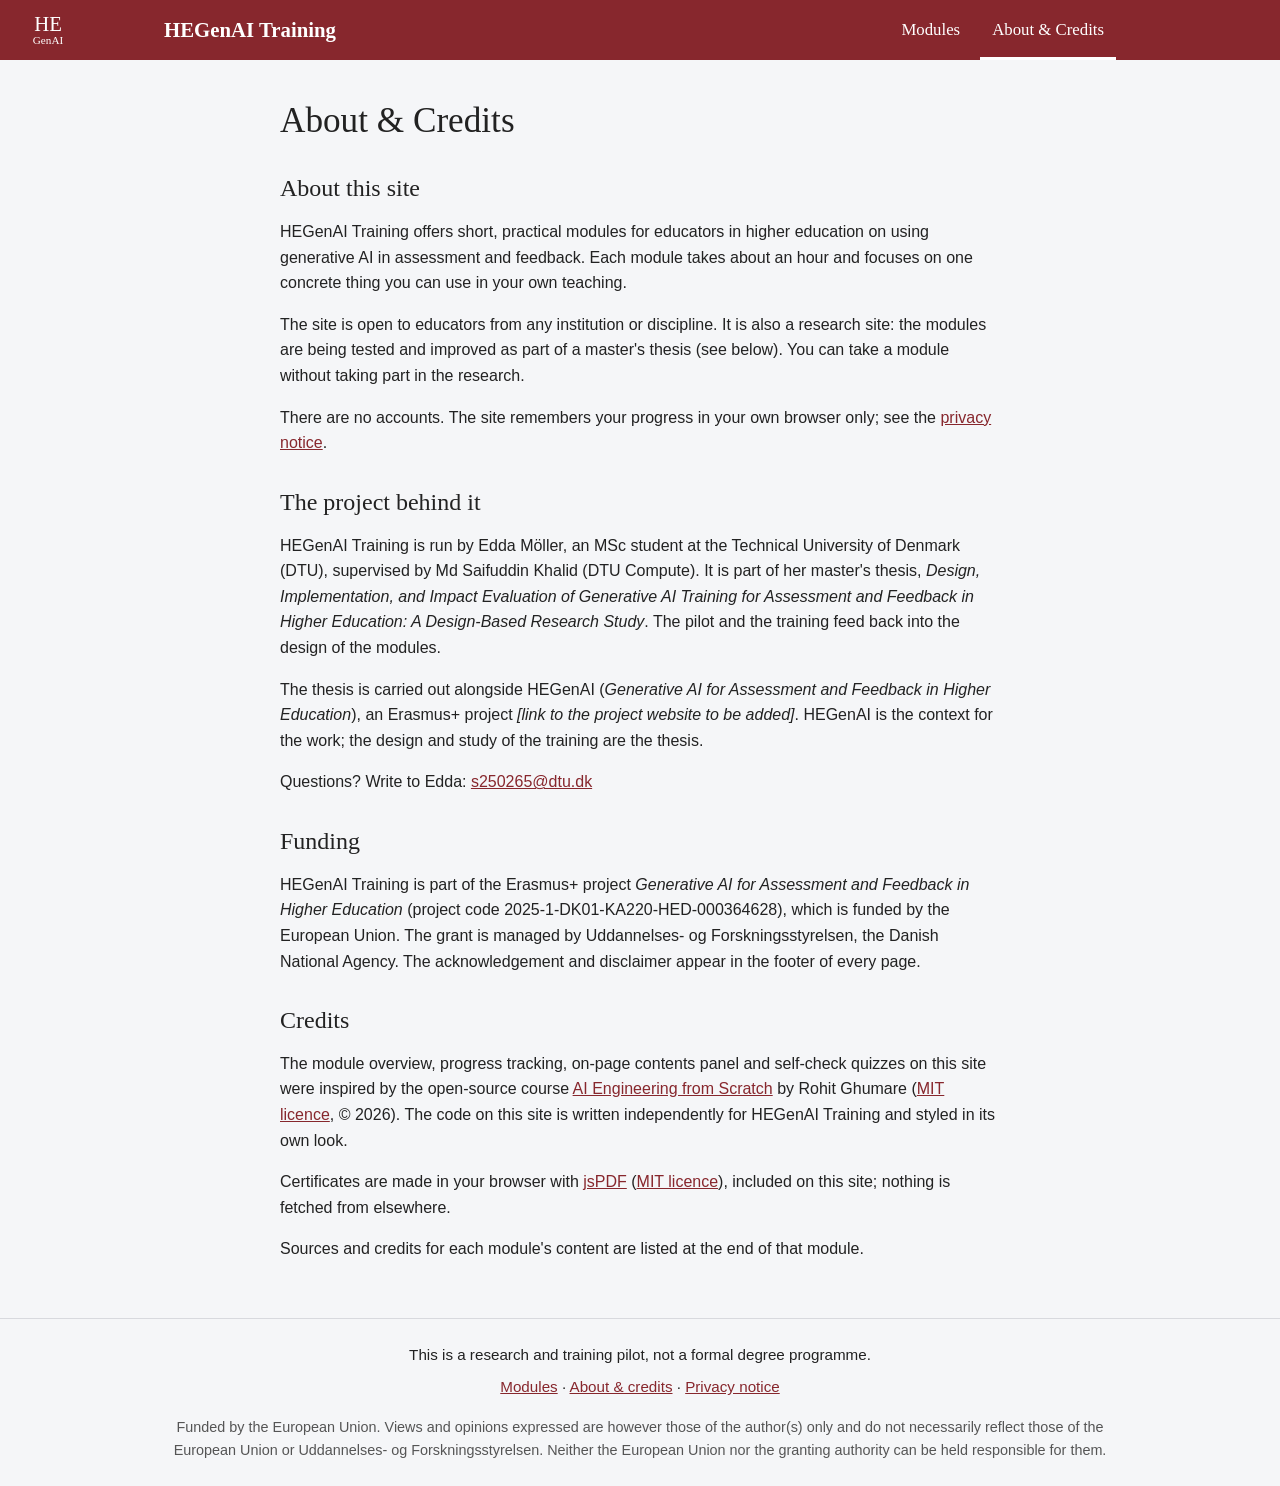
==== commit ce144a0d: "Add Module 3: GenAI Teaching Assistant for Formative Feedback New module (feedback-with-genai) with " ====
--- a/about.html
+++ b/about.html
@@ -67,6 +67,7 @@
                 <h2>Credits</h2>
 
                 <p>The module overview, progress tracking, on-page contents panel and self-check quizzes on this site were inspired by the open-source course <a href="https://aiengineeringfromscratch.com" rel="noopener noreferrer">AI Engineering from Scratch</a> by Rohit Ghumare (<a href="https://github.com/rohitg00/ai-engineering-from-scratch/blob/main/LICENSE" rel="noopener noreferrer">MIT licence</a>, © 2026). The code on this site is written independently for HEGenAI Training and styled in its own look.</p>
+                <p>Certificates are made in your browser with <a href="https://github.com/parallax/jsPDF">jsPDF</a> (<a href="assets/vendor/jspdf-LICENSE.txt">MIT licence</a>), included on this site; nothing is fetched from elsewhere.</p>
 
                 <p>Sources and credits for each module's content are listed at the end of that module.</p>
             </section>
--- a/style.css
+++ b/style.css
@@ -12,6 +12,7 @@
     --text-muted: #555;
     --line: #d8d9de;
     --header-height: 60px;
+    --resource-panel-width: 400px;
 }
 
 * {
@@ -938,7 +939,7 @@
 .section .study-events {
     display: grid;
     grid-template-columns: repeat(2, minmax(0, 1fr));
-    gap: 24px 40px;
+    gap: 36px 40px;
     margin: 32px 0 20px;
     padding: 0;
     list-style: none;
@@ -992,6 +993,18 @@
     margin: 0;
 }
 
+.study-event .event-time {
+    margin-bottom: 6px;
+    font-weight: 400;
+    color: var(--primary-dark);
+}
+
+.study-event .event-topic {
+    margin-bottom: 8px;
+    font-style: italic;
+    color: var(--primary-dark);
+}
+
 @media (max-width: 720px) {
 
     .section .study-events {
@@ -1138,10 +1151,14 @@
     margin: 0 0 24px;
 }
 
+/* Coming-soon pages: the outcome card sits directly under the header. */
+.module-header + .outcome-card {
+    margin-bottom: 24px;
+}
+
 .outcome-card {
     display: grid;
     gap: 16px 24px;
-    margin-top: 8px;
     border-left: 4px solid var(--primary);
 }
 
@@ -1175,6 +1192,76 @@
     color: var(--date-text);
 }
 
+/* "Before you start": same card as the contents panel, labels above the text. */
+.module-facts {
+    padding: 20px;
+}
+
+.module-facts dl {
+    margin: 0;
+}
+
+.module-facts dt,
+.module-facts dd {
+    font-size: 0.9rem;
+}
+
+.module-facts dt {
+    color: var(--date-text);
+}
+
+.module-facts dd {
+    margin: 0;
+}
+
+.module-facts dd + dt {
+    margin-top: 12px;
+}
+
+/* A printed page (A4 shape) shrunk to a quarter: the page is laid out 600px
+   wide and scaled down, so it looks like the full guide. */
+.outcome-preview {
+    width: 150px;
+}
+
+.preview-frame {
+    position: relative;
+    width: 150px;
+    height: 212px;
+    overflow: hidden;
+    border: 1px solid var(--line);
+    background-color: white;
+    box-shadow: 0 2px 8px rgba(0, 0, 0, 0.12);
+}
+
+.preview-page {
+    width: 600px;
+    height: 848px;
+    padding: 48px;
+    font-size: 15px;
+    transform: scale(0.25);
+    transform-origin: top left;
+}
+
+.preview-open {
+    position: absolute;
+    inset: 0;
+    width: 100%;
+    padding: 0;
+    border: 0;
+    background: none;
+    cursor: pointer;
+}
+
+.preview-open:hover {
+    background-color: rgba(135, 39, 45, 0.06);
+    box-shadow: inset 0 0 0 2px var(--primary);
+}
+
+.preview-open:focus-visible {
+    outline-offset: -3px;
+}
+
 .outcome-figure {
     margin: 0;
 }
@@ -1197,6 +1284,14 @@
 
     .outcome-card.has-image {
         grid-template-columns: minmax(0, 1fr) 40%;
+        align-items: start;
+    }
+}
+
+@media (min-width: 560px) {
+
+    .outcome-card.has-preview {
+        grid-template-columns: minmax(0, 1fr) auto;
         align-items: start;
     }
 }
@@ -1299,6 +1394,479 @@
     background-color: var(--primary-tint);
 }
 
+.callout > :first-child {
+    margin-top: 0;
+}
+
+.callout > :last-child {
+    margin-bottom: 0;
+}
+
+.callout-title {
+    margin: 0 0 8px;
+    font-size: 1.1rem;
+}
+
+/* The numbered form in a block (form.js). */
+.form-tools {
+    display: flex;
+    flex-wrap: wrap;
+    gap: 8px 12px;
+    margin: 16px 0;
+}
+
+.form-steps {
+    margin-top: 8px;
+}
+
+.form-step-heading {
+    margin: 0 0 4px;
+}
+
+.form-step-title {
+    margin: 0;
+    font-weight: 700;
+}
+
+.form-guidance {
+    margin: 0 0 8px;
+}
+
+.form-label {
+    display: block;
+    margin: 12px 0 4px;
+    font-size: 0.9rem;
+    font-weight: 700;
+}
+
+.form-control {
+    display: block;
+    width: 100%;
+    max-width: 640px;
+    padding: 8px 12px;
+    border: 1px solid #767676;
+    border-radius: 8px;
+    background-color: white;
+    color: var(--text);
+    font: inherit;
+}
+
+textarea.form-control {
+    resize: vertical;
+}
+
+.form-control:focus-visible {
+    outline: 3px solid var(--primary);
+    outline-offset: 2px;
+}
+
+.form-level-sentence {
+    max-width: 640px;
+}
+
+.form-level-sentence p {
+    margin: 8px 0 0;
+    padding-left: 12px;
+    border-left: 4px solid var(--primary);
+}
+
+.form-steps .dropdown {
+    max-width: 640px;
+}
+
+.form-footer {
+    margin-top: 24px;
+}
+
+.form-status {
+    min-height: 1.6em;
+    margin: 8px 0 0;
+    font-size: 0.9rem;
+    color: var(--text-muted);
+}
+
+/* Drop-downs in block content: <details class="dropdown">. The chevron turns
+   to show whether it is open. */
+.dropdown {
+    margin: 16px 0;
+    border: 1px solid var(--line);
+    border-radius: 12px;
+    background-color: white;
+}
+
+.dropdown > summary {
+    display: flex;
+    align-items: center;
+    gap: 12px;
+    padding: 12px 16px;
+    border-radius: 12px;
+    font-family: Georgia, serif;
+    font-size: 1.1rem;
+    list-style: none;
+    cursor: pointer;
+}
+
+.dropdown > summary::-webkit-details-marker {
+    display: none;
+}
+
+.dropdown > summary::before {
+    content: "";
+    flex: none;
+    width: 8px;
+    height: 8px;
+    margin: 0 2px;
+    border-right: 2px solid var(--primary);
+    border-bottom: 2px solid var(--primary);
+    transform: rotate(-45deg);
+}
+
+.dropdown[open] > summary::before {
+    transform: rotate(45deg);
+}
+
+.dropdown > summary:hover {
+    color: var(--primary);
+}
+
+.dropdown > summary:focus-visible {
+    outline: 3px solid var(--primary);
+    outline-offset: 2px;
+}
+
+.dropdown[open] > summary {
+    border-bottom: 1px solid var(--line);
+    border-radius: 12px 12px 0 0;
+}
+
+/* A drop-down directly after a step list lines up with the step text. */
+.dropdown-under-steps {
+    margin-top: -8px;
+    margin-left: 44px;
+}
+
+@media (max-width: 550px) {
+
+    .dropdown-under-steps {
+        margin-left: 38px;
+    }
+}
+
+/* A slim grey rule above a paragraph that starts a new part of a block. */
+.block-body .section-divider {
+    margin-top: 40px;
+    padding-top: 24px;
+    border-top: 1px solid var(--line);
+}
+
+.dropdown-body {
+    padding: 12px 16px 16px;
+}
+
+.dropdown-body > :first-child {
+    margin-top: 0;
+}
+
+.dropdown-body > :last-child {
+    margin-bottom: 0;
+}
+
+.dropdown .dropdown > summary {
+    font-size: 1rem;
+}
+
+.level-list li {
+    margin-bottom: 8px;
+}
+
+.credit-line {
+    font-size: 0.85rem;
+    color: var(--text-muted);
+}
+
+.resource-image {
+    display: block;
+    max-width: 100%;
+    height: auto;
+}
+
+.resource-image-link {
+    font-size: 0.9rem;
+}
+
+/* Numbered steps: <ol class="step-list">. */
+.block-body .step-list {
+    margin: 24px 0;
+    padding: 0;
+    list-style: none;
+    counter-reset: step;
+}
+
+.step-list > li {
+    position: relative;
+    margin: 0;
+    padding: 0 0 24px 44px;
+    counter-increment: step;
+}
+
+.step-list > li:last-child {
+    padding-bottom: 0;
+}
+
+/* The line joining the circles. */
+.step-list > li:not(:last-child)::after {
+    content: "";
+    position: absolute;
+    top: 32px;
+    bottom: 4px;
+    left: 13px;
+    border-left: 2px solid var(--primary-tint);
+}
+
+.step-list > li::before {
+    content: counter(step);
+    position: absolute;
+    top: 0;
+    left: 0;
+    display: flex;
+    align-items: center;
+    justify-content: center;
+    width: 28px;
+    height: 28px;
+    border-radius: 50%;
+    background-color: var(--primary);
+    color: white;
+    font-size: 0.9rem;
+    font-weight: 700;
+}
+
+@media (max-width: 550px) {
+
+    .step-list > li {
+        padding-left: 38px;
+    }
+}
+
+.step-list > li > :first-child {
+    margin-top: 0;
+}
+
+.step-list > li > :last-child {
+    margin-bottom: 0;
+}
+
+.block-body strong {
+    font-weight: 700;
+}
+
+/* Checks: each starts with a text label, "OK" or "Fixed". */
+.block-body .check-list {
+    margin: 12px 0 16px;
+    padding: 0;
+    list-style: none;
+}
+
+.check-list li {
+    display: flex;
+    align-items: baseline;
+    gap: 12px;
+    margin: 0 0 10px;
+}
+
+.check-label {
+    flex: none;
+    width: 4.6em;
+    padding: 1px 8px;
+    border: 1px solid currentColor;
+    border-radius: 999px;
+    font-size: 0.8rem;
+    font-weight: 700;
+    text-align: center;
+}
+
+.check-label-ok {
+    background-color: var(--correct-bg);
+    color: var(--correct-text);
+}
+
+.check-label-fixed {
+    background-color: var(--primary-tint);
+    color: var(--primary-dark);
+}
+
+/* A button that reads as a text link, for opening a resource in the side panel. */
+.link-button {
+    padding: 0;
+    border: 0;
+    background: none;
+    color: var(--primary);
+    font: inherit;
+    text-align: left;
+    text-decoration: underline;
+    cursor: pointer;
+}
+
+.link-button:hover {
+    color: var(--primary-dark);
+}
+
+/* Numbered checklist with tick boxes (make-it.js). */
+.block-body .tick-list {
+    margin: 12px 0 16px;
+    padding: 0;
+    list-style: none;
+    counter-reset: tick;
+}
+
+.tick-list li {
+    margin: 0 0 8px;
+    counter-increment: tick;
+}
+
+.tick-item {
+    display: flex;
+    align-items: baseline;
+    gap: 10px;
+    cursor: pointer;
+}
+
+.tick-item::before {
+    content: counter(tick) ".";
+    flex: none;
+    min-width: 1.4em;
+    font-weight: 700;
+}
+
+.tick-item input {
+    flex: none;
+    width: 1.1em;
+    height: 1.1em;
+    accent-color: var(--primary);
+    cursor: pointer;
+}
+
+.tick-text {
+    flex: 1;
+}
+
+/* The live prompt in Make it. */
+.prompt-notice {
+    margin: 12px 0 0;
+    padding: 8px 12px;
+    border-left: 4px solid var(--primary);
+    background-color: var(--primary-tint);
+}
+
+.prompt-actions {
+    display: flex;
+    flex-wrap: wrap;
+    align-items: center;
+    gap: 8px 12px;
+    margin: 12px 0 0;
+}
+
+/* Prompt boxes and draft boxes (data-text). */
+.text-box {
+    margin: 12px 0 0;
+    border: 1px solid var(--line);
+    border-radius: 8px;
+    overflow: hidden;
+}
+
+.prompt-box {
+    border-left: 4px solid var(--primary);
+    background-color: var(--page-background);
+}
+
+.draft-box {
+    background-color: white;
+}
+
+.draft-label {
+    margin: 0;
+    padding: 8px 16px;
+    border-bottom: 1px solid var(--line);
+    background-color: var(--page-background);
+    font-size: 0.85rem;
+    color: var(--text-muted);
+}
+
+.text-box-body {
+    position: relative;
+    padding: 12px 16px;
+    font-size: 0.95rem;
+}
+
+.text-box-body p,
+.text-box-body ul {
+    margin: 0 0 8px;
+}
+
+.text-box-body ul {
+    list-style: disc;
+}
+
+.text-box-body > div:last-child > :last-child {
+    margin-bottom: 0;
+}
+
+.draft-heading {
+    margin: 16px 0 6px;
+    font-family: Georgia, serif;
+    font-size: 1.05rem;
+    font-weight: 400;
+}
+
+.text-box-body > div:first-child > .draft-heading:first-child {
+    margin-top: 0;
+}
+
+/* The filled-in values: tinted and underlined, so not by colour alone. */
+.prompt-value {
+    padding: 0 2px;
+    border-bottom: 2px solid var(--primary);
+    background-color: var(--primary-tint);
+    color: inherit;
+}
+
+/* A fade at the bottom while part of the text is hidden. */
+.text-box-body.is-collapsed::after {
+    content: "";
+    position: absolute;
+    right: 0;
+    bottom: 0;
+    left: 0;
+    height: 24px;
+    background: linear-gradient(rgba(255, 255, 255, 0), var(--fade-to, white));
+    pointer-events: none;
+}
+
+.prompt-box .text-box-body.is-collapsed::after {
+    --fade-to: var(--page-background);
+}
+
+.text-box-toggle {
+    display: block;
+    width: 100%;
+    padding: 8px 16px;
+    border: 0;
+    border-top: 1px solid var(--line);
+    background-color: white;
+    color: var(--primary);
+    font: inherit;
+    font-size: 0.9rem;
+    text-align: left;
+    cursor: pointer;
+}
+
+.text-box-toggle:hover {
+    text-decoration: underline;
+}
+
+.text-box-toggle:focus-visible {
+    outline-offset: -3px;
+}
+
 .block-actions {
     display: flex;
     flex-wrap: wrap;
@@ -1361,9 +1929,44 @@
     font-size: 1.15rem;
 }
 
+.contents-materials .contents-subtitle {
+    margin: 20px 0 8px;
+    font-size: 1rem;
+}
+
+.contents-materials .contents-list {
+    padding-left: 0;
+}
+
+.contents-materials li {
+    margin: 0;
+}
+
+/* Same look as the contents links, in the link colour because they open a panel. */
+.contents-resource {
+    display: block;
+    width: 100%;
+    padding: 4px 0 4px 12px;
+    border: 0;
+    border-left: 3px solid var(--line);
+    background: none;
+    color: var(--primary);
+    font: inherit;
+    text-align: left;
+    cursor: pointer;
+}
+
+.contents-resource:hover {
+    text-decoration: underline;
+}
+
 .contents-mobile {
-    margin: 0 0 24px;
     padding: 16px 24px;
+}
+
+/* On narrow screens the facts card and the contents menu sit in the page flow. */
+.module-side {
+    display: contents;
 }
 
 .contents-mobile summary {
@@ -1429,6 +2032,10 @@
 .quiz-title {
     margin: 0 0 12px;
     font-size: 1.25rem;
+}
+
+.quiz-intro {
+    margin: 0 0 16px;
 }
 
 .quiz-question {
@@ -1570,10 +2177,142 @@
     color: var(--primary-dark);
 }
 
+.block-body .reference-list {
+    padding-left: 0;
+    list-style: none;
+}
+
+/* Hanging indent, as in a reference list. */
+.reference-list li {
+    margin: 0 0 12px;
+    padding-left: 2em;
+    text-indent: -2em;
+    overflow-wrap: anywhere;
+}
+
+/* Module materials (resources.js): a panel on the right on wide screens,
+   full screen on narrow ones. */
+.resource-panel {
+    position: fixed;
+    inset: 0;
+    width: 100%;
+    max-width: none;
+    height: 100%;
+    max-height: none;
+    margin: 0;
+    padding: 0;
+    border: 0;
+    background-color: white;
+    color: var(--text);
+    overflow-y: auto;
+}
+
+.resource-panel::backdrop {
+    background-color: rgba(0, 0, 0, 0.4);
+}
+
+.resource-panel-top {
+    position: sticky;
+    top: 0;
+    display: grid;
+    grid-template-columns: minmax(0, 1fr) auto;
+    align-items: start;
+    gap: 0 16px;
+    padding: 16px 24px;
+    border-bottom: 1px solid var(--line);
+    background-color: white;
+}
+
+.resource-panel-title {
+    grid-column: 1;
+    align-self: center;
+    margin: 0;
+    font-size: 1.3rem;
+}
+
+.resource-panel-title:focus {
+    outline: none;
+}
+
+.resource-panel-close {
+    grid-column: 2;
+    grid-row: 1;
+    align-self: center;
+}
+
+
+.resource-panel-body {
+    padding: 16px 24px 32px;
+}
+
+.resource-note {
+    font-size: 0.9rem;
+    color: var(--text-muted);
+}
+
+/* Parts of a template to fill in: tinted and underlined, brackets kept in the text. */
+mark.fill-in {
+    padding: 0 2px;
+    border-bottom: 1px dashed currentColor;
+    background-color: #fff1b8;
+    color: inherit;
+}
+
+.guide-page h3 {
+    margin-top: 0;
+}
+
+.guide-page h4 {
+    margin: 16px 0 4px;
+    font-family: Georgia, serif;
+    font-size: 1.05rem;
+    font-weight: 400;
+}
+
+.guide-page blockquote {
+    margin: 12px 0;
+    padding: 8px 16px;
+    border-left: 4px solid var(--primary);
+    background-color: var(--primary-tint);
+}
+
+.guide-page blockquote p {
+    margin: 0;
+}
+
+.guide-page ul {
+    margin: 0;
+}
+
+
+@media (min-width: 1100px) {
+
+    .resource-panel:not(:modal) {
+        z-index: 5;
+        top: var(--header-height);
+        left: auto;
+        width: var(--resource-panel-width);
+        height: auto;
+        border-left: 1px solid var(--line);
+        box-shadow: -4px 0 16px rgba(0, 0, 0, 0.08);
+    }
+
+    /* Make room for the panel so it never covers the blocks. */
+    .has-resource-panel .site-container {
+        max-width: calc(1000px + var(--resource-panel-width));
+        padding-right: calc(var(--resource-panel-width) + 24px);
+    }
+
+    .has-resource-panel .site-footer {
+        padding-right: calc(var(--resource-panel-width) + 24px);
+    }
+}
+
 @media (min-width: 900px) {
 
     .module-layout {
         grid-template-columns: minmax(0, 1fr) 220px;
+        gap: 24px 32px;
         align-items: start;
     }
 
@@ -1581,17 +2320,40 @@
         display: none;
     }
 
+    .module-layout > .outcome-card {
+        grid-column: 1;
+        grid-row: 1;
+    }
+
     .module-content {
         grid-column: 1;
-        grid-row: 1;
-    }
-
+        grid-row: 2;
+    }
+
+    /* Stretches the full height of the page so the contents panel can stick. */
+    .module-side {
+        display: flex;
+        flex-direction: column;
+        gap: 24px;
+        grid-column: 2;
+        grid-row: 1 / 3;
+        align-self: stretch;
+    }
+
+    /* Always stays in place on screen for navigation. No visible scroll bar;
+       in a very short window the panel can still be scrolled with the wheel. */
     .contents-panel {
         display: block;
         position: sticky;
         top: calc(var(--header-height) + 24px);
-        grid-column: 2;
-        grid-row: 1;
+        max-height: calc(100vh - var(--header-height) - 48px);
+        overflow-y: auto;
+        overscroll-behavior: contain;
+        scrollbar-width: none;
+    }
+
+    .contents-panel::-webkit-scrollbar {
+        display: none;
     }
 }
 
@@ -1676,3 +2438,362 @@
         transform: none;
     }
 }
+
+/* Certificate section (certificate.js). */
+.certificate-form .tick-item {
+    margin: 16px 0;
+}
+
+.certificate-form .tick-item::before {
+    content: none;
+}
+
+.certificate-form .form-group {
+    max-width: 28rem;
+}
+
+.module-video {
+    display: block;
+    width: 100%;
+    max-width: 100%;
+    height: auto;
+    margin: 12px 0 4px;
+    border-radius: 6px;
+    background-color: #000;
+}
+
+/* Module 3: criteria in two columns, checkable (bright) beside the brief (faded). */
+.criteria-compare {
+    margin: 12px 0 4px;
+}
+
+.criteria-head {
+    display: grid;
+    grid-template-columns: minmax(0, 1.35fr) minmax(0, 1fr);
+    font-size: 0.85rem;
+    font-weight: 700;
+    color: var(--text-muted);
+}
+
+.criteria-head span {
+    padding: 0 14px 6px;
+}
+
+.criteria-head span:first-child {
+    color: var(--correct-text);
+}
+
+.criteria-row {
+    display: grid;
+    grid-template-columns: minmax(0, 1.35fr) minmax(0, 1fr);
+    margin: 0 0 10px;
+    border: 1px solid var(--line);
+    border-radius: 10px;
+    background-color: white;
+}
+
+.criteria-check,
+.criteria-brief {
+    padding: 12px 14px;
+    line-height: 1.55;
+}
+
+.criteria-check mark {
+    padding: 0 3px;
+    border-radius: 4px;
+    background-color: var(--correct-bg);
+    color: var(--correct-text);
+}
+
+.criteria-brief {
+    border-left: 2px dashed var(--line);
+    color: #8a8b90;
+    font-size: 0.95rem;
+}
+
+.criteria-label {
+    display: none;
+    margin-bottom: 2px;
+    font-size: 0.8rem;
+    font-weight: 700;
+}
+
+@media (max-width: 640px) {
+    .criteria-head {
+        display: none;
+    }
+
+    .criteria-row {
+        grid-template-columns: minmax(0, 1fr);
+    }
+
+    .criteria-brief {
+        border-left: 0;
+        border-top: 2px dashed var(--line);
+    }
+
+    .criteria-label {
+        display: block;
+    }
+
+    .criteria-check .criteria-label {
+        color: var(--correct-text);
+    }
+}
+
+/* Module 3: a simplified agent builder with notes (M3_BUILDER_FIGURE in modules-data.js).
+   Wide screens: notes beside the window with arrows. Narrow screens: each note under its field. */
+.builder-figure {
+    --bf-change: #b4461a;
+    --bf-change-bg: #fbeae2;
+    --bf-same: #17795c;
+    --bf-same-bg: #e1f3ec;
+    margin: 20px 0 24px;
+}
+
+.builder-figure figcaption {
+    margin-top: 10px;
+    font-size: 0.9rem;
+    color: var(--text-muted);
+}
+
+.bf {
+    display: grid;
+    grid-template-columns: minmax(0, 1fr) minmax(0, 1.7fr) minmax(0, 1fr);
+    column-gap: 14px;
+    font-size: 0.9rem;
+    line-height: 1.45;
+}
+
+.bf p {
+    margin: 0 0 4px;
+}
+
+.bf .bf-r1 { grid-row: 1; }
+.bf .bf-r2 { grid-row: 2; }
+.bf .bf-r3 { grid-row: 3; }
+.bf .bf-r4 { grid-row: 4; }
+.bf .bf-r5 { grid-row: 5; }
+
+.bf-win {
+    grid-column: 2;
+    padding: 8px 14px;
+    border-left: 1px solid #b9bac0;
+    border-right: 1px solid #b9bac0;
+    background-color: white;
+}
+
+.bf-top {
+    display: flex;
+    align-items: center;
+    gap: 10px;
+    border-top: 1px solid #b9bac0;
+    border-radius: 12px 12px 0 0;
+    color: var(--text-muted);
+    font-size: 0.82rem;
+}
+
+.bf-bottom {
+    padding-bottom: 12px;
+    border-bottom: 1px solid #b9bac0;
+    border-radius: 0 0 12px 12px;
+    text-align: right;
+}
+
+.bf-dots {
+    display: inline-flex;
+    gap: 5px;
+}
+
+.bf-dots i {
+    width: 9px;
+    height: 9px;
+    border-radius: 50%;
+    background-color: #d3d4d8;
+}
+
+.bf-name {
+    display: flex;
+    align-items: center;
+    gap: 10px;
+}
+
+.bf-icon {
+    flex: none;
+    width: 30px;
+    height: 30px;
+    border-radius: 8px;
+    background-color: #e3b3c8;
+}
+
+.bf-label {
+    display: flex;
+    justify-content: space-between;
+    align-items: center;
+    font-weight: 700;
+}
+
+.bf-add,
+.bf-create {
+    display: inline-block;
+    padding: 1px 12px;
+    border: 1px solid #b9bac0;
+    border-radius: 999px;
+    font-size: 0.82rem;
+    font-weight: 400;
+}
+
+.bf-create {
+    background-color: #ececf0;
+}
+
+.bf-field {
+    padding: 8px 10px;
+    border-radius: 6px;
+    font-size: 0.82rem;
+}
+
+.bf-field-change {
+    border: 1px solid var(--bf-change);
+    background-color: var(--bf-change-bg);
+    color: var(--bf-change);
+}
+
+.bf-field-same {
+    border: 1px solid var(--bf-same);
+    background-color: var(--bf-same-bg);
+    color: var(--bf-same);
+}
+
+.bf-field p:last-child {
+    margin-bottom: 0;
+}
+
+.bf-note {
+    position: relative;
+    align-self: center;
+    font-size: 0.85rem;
+}
+
+.bf-left {
+    grid-column: 1;
+    padding-right: 34px;
+}
+
+.bf-right {
+    grid-column: 3;
+    padding-left: 34px;
+}
+
+.bf-note-title {
+    font-weight: 700;
+    font-size: 0.92rem;
+}
+
+.bf-change .bf-note-title { color: var(--bf-change); }
+.bf-same .bf-note-title { color: var(--bf-same); }
+.bf-grey { color: var(--text-muted); }
+
+.bf-arrow {
+    position: absolute;
+    top: 50%;
+    width: 26px;
+    height: 2px;
+    background-color: #8a8b90;
+}
+
+.bf-change .bf-arrow { background-color: var(--bf-change); }
+.bf-same .bf-arrow { background-color: var(--bf-same); }
+
+.bf-left .bf-arrow { right: 2px; }
+.bf-right .bf-arrow { left: 2px; }
+
+.bf-arrow::after {
+    content: "";
+    position: absolute;
+    top: -4px;
+    border: 5px solid transparent;
+}
+
+.bf-left .bf-arrow::after {
+    right: -6px;
+    border-left: 7px solid;
+    border-left-color: inherit;
+    border-right: 0;
+}
+
+.bf-right .bf-arrow::after {
+    left: -6px;
+    border-right: 7px solid;
+    border-right-color: inherit;
+    border-left: 0;
+}
+
+.bf-arrow { border-color: #8a8b90; }
+.bf-change .bf-arrow { border-color: var(--bf-change); }
+.bf-same .bf-arrow { border-color: var(--bf-same); }
+
+@media (max-width: 640px) {
+    .bf {
+        grid-template-columns: minmax(0, 1fr);
+    }
+
+    .bf .bf-r1, .bf .bf-r2, .bf .bf-r3, .bf .bf-r4, .bf .bf-r5 {
+        grid-row: auto;
+    }
+
+    .bf-win,
+    .bf-note {
+        grid-column: 1;
+    }
+
+    .bf-win {
+        border: 1px solid #b9bac0;
+        border-radius: 10px;
+    }
+
+    .bf-top {
+        display: none;
+    }
+
+    .bf-note {
+        margin: 6px 0 12px;
+        padding: 6px 10px;
+        border-left: 3px solid #b9bac0;
+    }
+
+    .bf-change { border-left-color: var(--bf-change); }
+    .bf-same { border-left-color: var(--bf-same); }
+
+    .bf-arrow {
+        display: none;
+    }
+}
+
+/* Module 3: what to change when a check fails. */
+.block-body .fix-list {
+    margin: 12px 0 16px;
+    padding: 0;
+    list-style: none;
+}
+
+.fix-list li {
+    margin: 0 0 10px;
+    padding: 10px 14px;
+    border: 1px solid var(--line);
+    border-radius: 10px;
+    background-color: white;
+}
+
+.fix-list p {
+    margin: 0 0 4px;
+}
+
+.fix-list p:last-child {
+    margin-bottom: 0;
+}
+
+.fix-check {
+    font-weight: 700;
+    color: var(--primary-dark);
+}
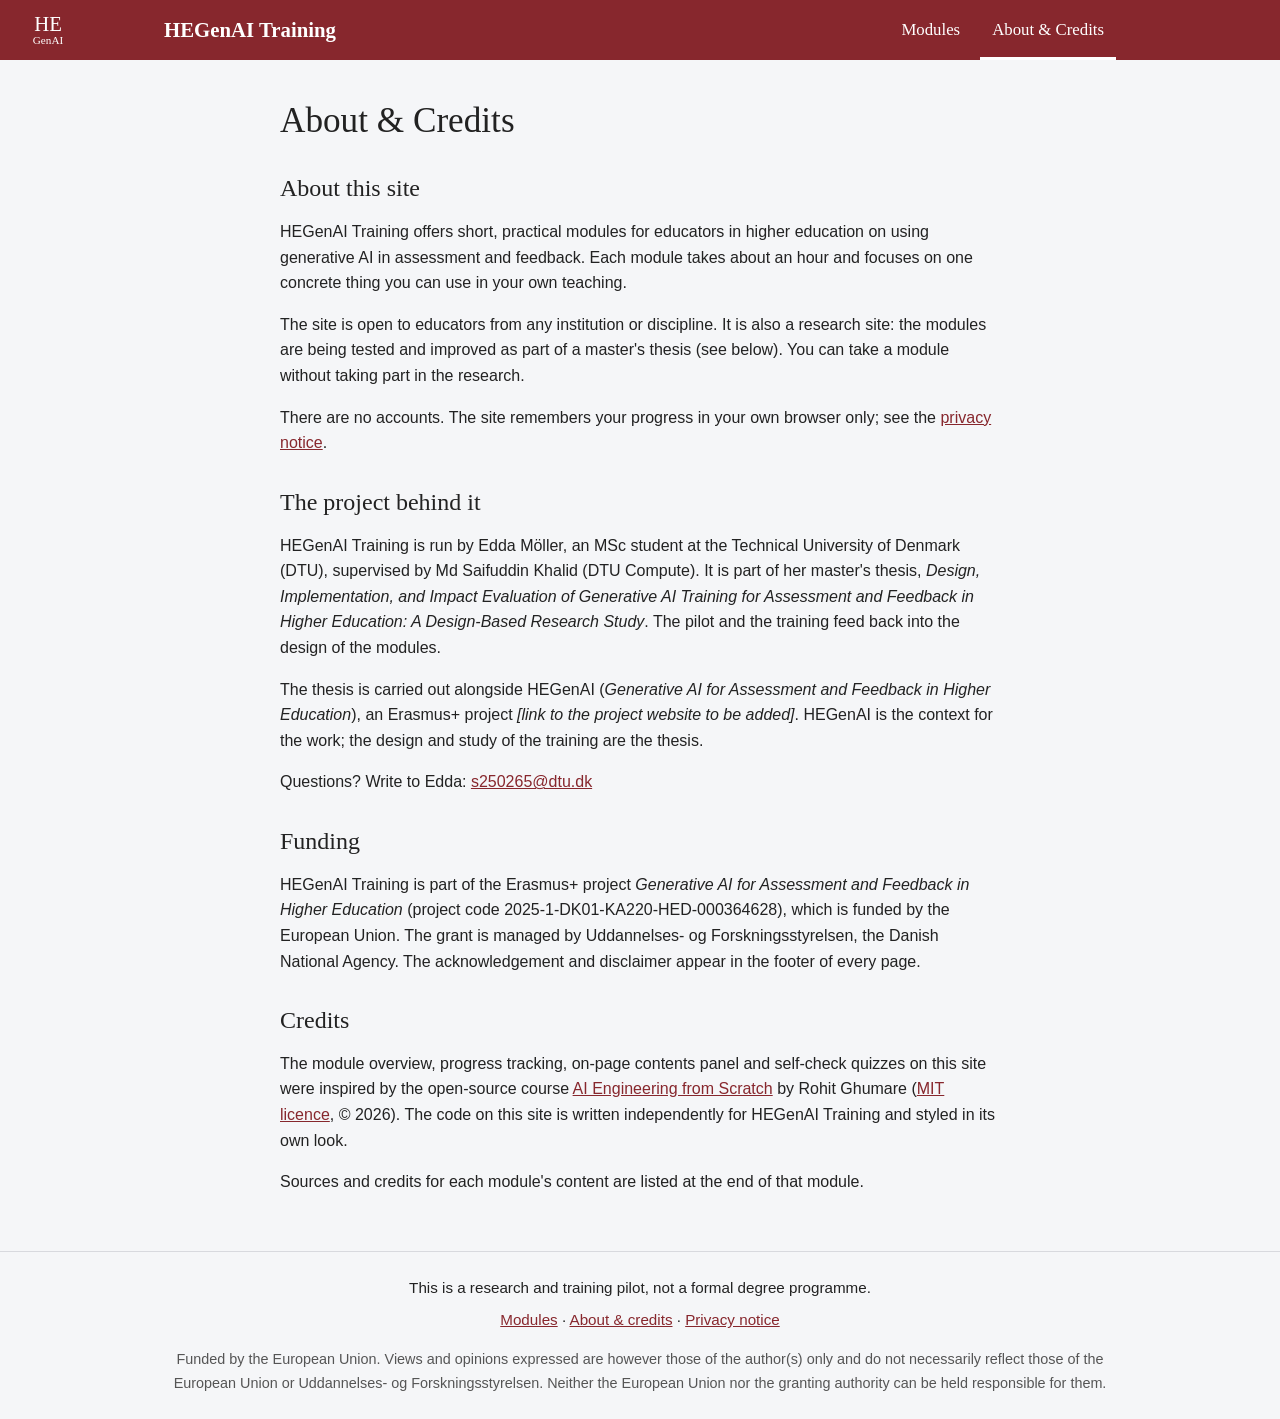
==== commit b4d82e72: "Tidy up after Module 3 merge Switch off the certificate feature but keep the code for later: the scr" ====
--- a/about.html
+++ b/about.html
@@ -67,7 +67,9 @@
                 <h2>Credits</h2>
 
                 <p>The module overview, progress tracking, on-page contents panel and self-check quizzes on this site were inspired by the open-source course <a href="https://aiengineeringfromscratch.com" rel="noopener noreferrer">AI Engineering from Scratch</a> by Rohit Ghumare (<a href="https://github.com/rohitg00/ai-engineering-from-scratch/blob/main/LICENSE" rel="noopener noreferrer">MIT licence</a>, © 2026). The code on this site is written independently for HEGenAI Training and styled in its own look.</p>
-                <p>Certificates are made in your browser with <a href="https://github.com/parallax/jsPDF">jsPDF</a> (<a href="assets/vendor/jspdf-LICENSE.txt">MIT licence</a>), included on this site; nothing is fetched from elsewhere.</p>
+                <!-- Certificate feature is switched off. Restore with the steps in README.md ("Certificate (switched off)").
+                <p>Certificates are made in your browser with <a href="https://github.com/parallax/jsPDF" rel="noopener noreferrer">jsPDF</a> (<a href="assets/vendor/jspdf-LICENSE.txt">MIT licence</a>), included on this site; nothing is fetched from elsewhere.</p>
+                -->
 
                 <p>Sources and credits for each module's content are listed at the end of that module.</p>
             </section>
--- a/style.css
+++ b/style.css
@@ -1474,10 +1474,6 @@
     max-width: 640px;
 }
 
-.form-footer {
-    margin-top: 24px;
-}
-
 .form-status {
     min-height: 1.6em;
     margin: 8px 0 0;
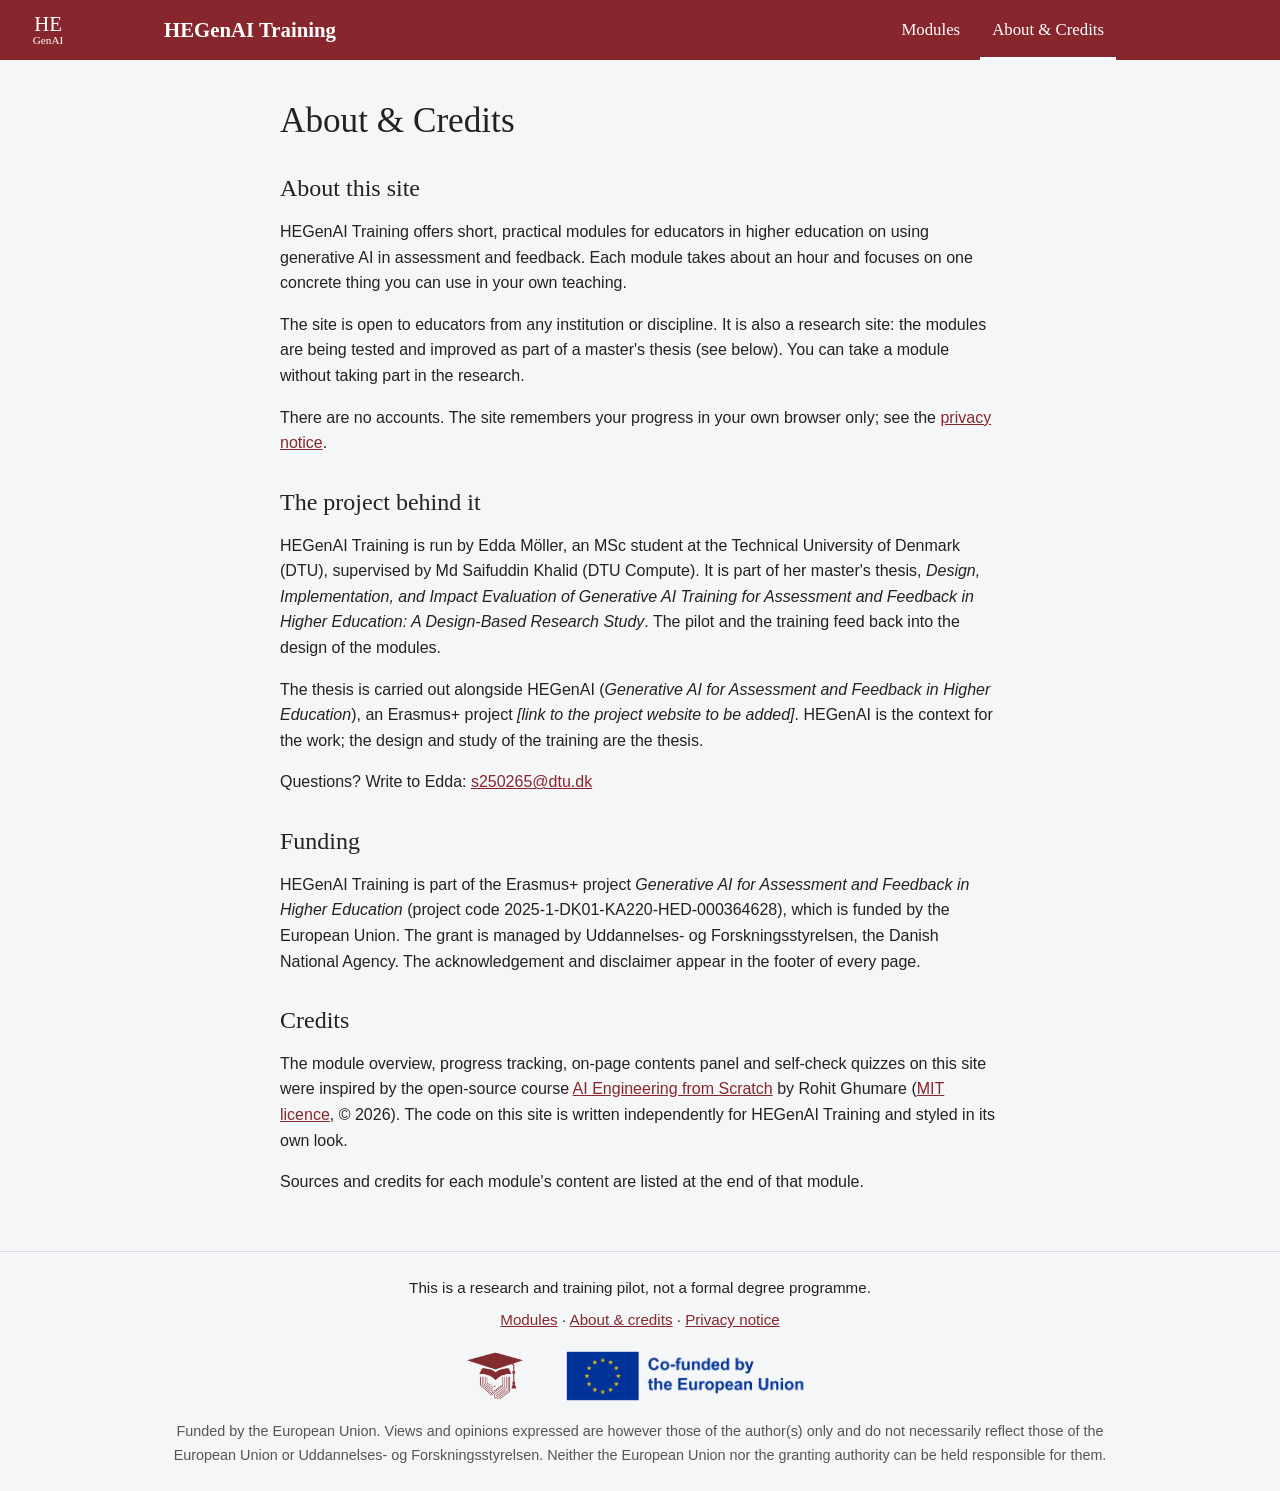
==== commit 6a7b2250: "Add HEGenAI logo and EU emblem to the footer Replace the emblem placeholder on all pages with both l" ====
--- a/about.html
+++ b/about.html
@@ -78,11 +78,12 @@
     </main>
 
     <footer class="site-footer">
-        <!-- EU emblem goes here once assets/eu-emblem.svg or assets/eu-emblem.png exists (official artwork, unmodified), e.g.:
-        <img class="footer-emblem" src="assets/eu-emblem.svg" alt="Funded by the European Union">
-        -->
         <p>This is a research and training pilot, not a formal degree programme.</p>
         <p class="footer-links"><a href="modules.html">Modules</a> · <a href="about.html#credits">About &amp; credits</a> · <a href="privacy.html">Privacy notice</a></p>
+        <div class="footer-logos">
+            <img class="footer-logo" src="assets/HEGenAI-logo-red.png" alt="HEGenAI">
+            <img class="footer-logo" src="assets/EU-emplem-co-founded.png" alt="Co-funded by the European Union">
+        </div>
         <p class="funding-disclaimer">Funded by the European Union. Views and opinions expressed are however those of the author(s) only and do not necessarily reflect those of the European Union or Uddannelses- og Forskningsstyrelsen. Neither the European Union nor the granting authority can be held responsible for them.</p>
     </footer>
 
--- a/style.css
+++ b/style.css
@@ -394,6 +394,16 @@
     background-color: var(--primary-tint);
     box-shadow: none;
     color: var(--primary-dark);
+}
+/* A button that is not connected yet. */
+.pill-button:disabled,
+.pill-button:disabled:hover {
+    border-color: #767676;
+    background-color: white;
+    box-shadow: none;
+    color: #595959;
+    cursor: not-allowed;
+    transform: none;
 }
 
 
@@ -1031,6 +1041,20 @@
     font-size: 2.2rem;
 }
 
+.page-subtitle {
+    margin: 0 0 12px;
+    color: var(--text-muted);
+    font-size: 1.2rem;
+    line-height: 1.4;
+}
+
+.module-subtitle {
+    margin: -4px 0 8px;
+    color: var(--text-muted);
+    font-size: 0.95rem;
+    line-height: 1.4;
+}
+
 .notice h2 {
     margin: 32px 0 8px;
     font-size: 1.5rem;
@@ -1417,6 +1441,15 @@
 
 .form-steps {
     margin-top: 8px;
+}
+
+.form-steps.is-unnumbered > li {
+    padding-left: 0;
+}
+
+.form-steps.is-unnumbered > li::before,
+.form-steps.is-unnumbered > li::after {
+    display: none;
 }
 
 .form-step-heading {
@@ -1472,6 +1505,11 @@
 
 .form-steps .dropdown {
     max-width: 640px;
+}
+
+.form-ready-line {
+    margin: 20px 0 0;
+    font-weight: 400;
 }
 
 .form-status {
@@ -2030,8 +2068,33 @@
     font-size: 1.25rem;
 }
 
+/* A quiz placed inside block html keeps its own heading spacing. */
+.block-body .quiz-title {
+    margin: 0 0 12px;
+}
+
 .quiz-intro {
     margin: 0 0 16px;
+}
+
+/* "Check my answers" after a group of questions checked together, with the
+   last question's "Clear answer" on the same line. */
+.quiz-check {
+    display: flex;
+    flex-wrap: wrap;
+    align-items: center;
+    gap: 8px 16px;
+    margin: -8px 0 24px;
+}
+
+.quiz-check .quiz-clear {
+    margin: 0 0 0 auto;
+}
+
+.quiz-divider {
+    margin: 0 0 24px;
+    border: 0;
+    border-top: 1px solid var(--line);
 }
 
 .quiz-question {
@@ -2047,6 +2110,16 @@
     font-family: Georgia, serif;
     font-size: 1.1rem;
     font-weight: 400;
+}
+
+/* The text being rated, repeated under the question. */
+.quiz-quote {
+    margin: 0 0 12px;
+    padding: 8px 16px;
+    border: 1px solid var(--line);
+    border-left: 4px solid var(--primary-dark);
+    background-color: white;
+    color: var(--primary-dark);
 }
 
 .quiz-options {
@@ -2207,9 +2280,11 @@
     background-color: rgba(0, 0, 0, 0.4);
 }
 
+/* z-index keeps positioned content in the body from scrolling over the header. */
 .resource-panel-top {
     position: sticky;
     top: 0;
+    z-index: 2;
     display: grid;
     grid-template-columns: minmax(0, 1fr) auto;
     align-items: start;
@@ -2274,6 +2349,12 @@
 
 .guide-page blockquote p {
     margin: 0;
+}
+
+.guide-page .entry-divider {
+    margin: 12px 0;
+    border: 0;
+    border-top: 1px solid var(--primary);
 }
 
 .guide-page ul {
@@ -2366,12 +2447,20 @@
     margin: 0 auto 8px;
 }
 
-/* Same height as the site logo, with clear space around it. */
-.footer-emblem {
+/* Project logo and EU emblem side by side, same height. */
+.footer-logos {
+    display: flex;
+    flex-wrap: wrap;
+    justify-content: center;
+    align-items: center;
+    gap: 16px 40px;
+    margin: 16px auto;
+}
+
+.footer-logo {
     display: block;
-    height: 60px;
+    height: 56px;
     width: auto;
-    margin: 8px auto 16px;
 }
 
 .site-footer .funding-disclaimer {
@@ -2404,8 +2493,8 @@
         font-size: 1.7rem;
     }
 
-    .footer-emblem {
-        height: 44px;
+    .footer-logos {
+        flex-direction: column;
     }
 
     .section h2 {
@@ -2458,6 +2547,48 @@
     background-color: #000;
 }
 
+/* Larger view of a module video (video-popup.js). */
+.video-popup {
+    width: min(1200px, 94vw);
+    max-width: none;
+    max-height: 94vh;
+    margin: auto;
+    padding: 16px;
+    border: 0;
+    border-radius: 6px;
+    background-color: white;
+    color: var(--text);
+}
+
+.video-popup::backdrop {
+    background-color: rgba(0, 0, 0, 0.6);
+}
+
+.video-popup-top {
+    display: flex;
+    align-items: center;
+    justify-content: space-between;
+    gap: 16px;
+    margin-bottom: 12px;
+}
+
+.video-popup-title {
+    margin: 0;
+    font-size: 1.2rem;
+}
+
+.video-popup-player {
+    display: block;
+    width: 100%;
+    max-height: calc(94vh - 100px);
+    border-radius: 6px;
+    background-color: #000;
+}
+
+.video-popup-open {
+    margin: 8px 0 0;
+}
+
 /* Module 3: criteria in two columns, checkable (bright) beside the brief (faded). */
 .criteria-compare {
     margin: 12px 0 4px;
@@ -2793,3 +2924,569 @@
     font-weight: 700;
     color: var(--primary-dark);
 }
+
+/* A quoted student declaration. */
+.declaration-quote {
+    margin: 12px 0;
+    padding: 8px 16px;
+    border-left: 4px solid var(--primary);
+    background-color: var(--primary-tint);
+}
+
+.declaration-quote p {
+    margin: 0;
+}
+
+/* An agent reply, drawn as a box. */
+.reply-box {
+    margin: 12px 0;
+    padding: 12px 16px;
+    border: 1px solid #c9ccd2;
+    border-radius: 8px;
+    background-color: white;
+}
+
+.reply-box p {
+    margin: 0 0 8px;
+}
+
+.reply-box > :last-child {
+    margin-bottom: 0;
+}
+
+.reply-label {
+    font-size: 0.85rem;
+    font-weight: 700;
+    color: var(--text-muted);
+}
+
+.reply-closing {
+    font-size: 0.9rem;
+    color: var(--text-muted);
+}
+
+.reply-source {
+    margin: 12px 0 0;
+    font-size: 0.9rem;
+    color: var(--text-muted);
+}
+
+/* Two-way slider (see buildSlider in modules-data.js). A banner holds a track with two
+   options; the thumb slides to the chosen one and the matching panel shows below. No script:
+   radio buttons and :has(). By default the first option is green and the second red;
+   add slider-reversed to swap them. Colours match the .check-label-ok and .check-label-miss tags. */
+.slider {
+    --first-colour: var(--correct-text);
+    --first-tint: var(--correct-bg);
+    --second-colour: #8a1c17;
+    --second-tint: #f8e1df;
+    --slider-colour: var(--first-colour);
+    --slider-tint: var(--first-tint);
+    margin: 12px 0;
+}
+
+.slider-reversed {
+    --first-colour: #8a1c17;
+    --first-tint: #f8e1df;
+    --second-colour: var(--correct-text);
+    --second-tint: var(--correct-bg);
+}
+
+.slider:has(.slider-input-2:checked) {
+    --slider-colour: var(--second-colour);
+    --slider-tint: var(--second-tint);
+}
+
+.slider-banner {
+    padding: 5px 36px;
+    border: 1px solid #c9ccd2;
+    border-bottom: 0;
+    border-radius: 8px 8px 0 0;
+    background-color: #eceef1;
+}
+
+.slider-track {
+    position: relative;
+    display: grid;
+    grid-template-columns: 1fr 1fr;
+    padding: 1px;
+    border: 1px solid #c9ccd2;
+    border-radius: 6px;
+    background-color: #fafbfc;
+    box-shadow: inset 0 1px 3px rgba(0, 0, 0, 0.15);
+}
+
+/* The thumb. */
+.slider-track::before {
+    content: "";
+    position: absolute;
+    top: 1px;
+    bottom: 1px;
+    left: 1px;
+    width: calc(50% - 1px);
+    border: 1px solid var(--slider-colour);
+    border-radius: 5px;
+    background-color: var(--slider-tint);
+    box-shadow: 0 1px 3px rgba(0, 0, 0, 0.25);
+    transition: transform 0.25s ease, background-color 0.25s, border-color 0.25s;
+}
+
+.slider:has(.slider-input-2:checked) .slider-track::before {
+    transform: translateX(100%);
+}
+
+.slider-input {
+    position: absolute;
+    width: 1px;
+    height: 1px;
+    overflow: hidden;
+    clip-path: inset(50%);
+}
+
+.slider-option {
+    position: relative;
+    display: flex;
+    align-items: center;
+    justify-content: center;
+    padding: 4px 8px;
+    color: #5f636b;
+    font-weight: 700;
+    line-height: 1.3;
+    text-align: center;
+    cursor: pointer;
+    transition: color 0.25s;
+}
+
+.slider-option:hover {
+    color: var(--text);
+}
+
+.slider-input:checked + .slider-option,
+.slider-input:checked + .slider-option:hover {
+    color: var(--slider-colour);
+}
+
+.slider-input:focus-visible + .slider-option {
+    outline: 3px solid var(--primary-dark);
+    outline-offset: 1px;
+}
+
+/* The window under the banner. */
+.slider-panel {
+    display: none;
+    padding: 12px 16px;
+    border: 1px solid #c9ccd2;
+    border-top: 0;
+    border-bottom: 4px solid var(--slider-colour);
+    border-radius: 0 0 8px 8px;
+    background-color: white;
+}
+
+.slider:has(.slider-input-1:checked) .slider-panel-1,
+.slider:has(.slider-input-2:checked) .slider-panel-2 {
+    display: block;
+}
+
+.slider-panel > :first-child {
+    margin-top: 0;
+}
+
+.slider-panel > :last-child {
+    margin-bottom: 0;
+}
+
+.slider-panel .reply-box {
+    margin: 0;
+    padding: 0;
+    border: 0;
+}
+
+@media (max-width: 550px) {
+
+    .slider-banner {
+        padding: 5px 14px;
+    }
+
+    .slider-panel {
+        padding: 12px;
+    }
+
+    .slider-option {
+        padding: 4px 4px;
+    }
+}
+
+@media (prefers-reduced-motion: reduce) {
+
+    .slider-track::before,
+    .slider-option {
+        transition: none;
+    }
+}
+
+.check-label-miss {
+    background-color: #f8e1df;
+    color: #8a1c17;
+}
+
+/* A thin line between two parts of a block. */
+.section-divider {
+    margin: 24px 0;
+    border: 0;
+    border-top: 1px solid #c9ccd2;
+}
+
+/* Writing box with copy and clear buttons (Try it). */
+.writing-box {
+    margin: 12px 0;
+}
+
+.writing-label {
+    display: block;
+    margin-bottom: 4px;
+    font-weight: 700;
+}
+
+.writing-actions {
+    display: flex;
+    flex-wrap: wrap;
+    align-items: center;
+    justify-content: space-between;
+    gap: 8px 16px;
+    max-width: 640px;
+    margin: 12px 0 0;
+}
+
+.writing-actions[hidden] {
+    display: none;
+}
+
+.writing-actions .link-button {
+    margin-left: auto;
+}
+
+.writing-status {
+    flex-basis: 100%;
+    color: var(--text-muted);
+    font-size: 0.9rem;
+}
+
+.writing-status:empty {
+    display: none;
+}
+
+/* Module 4: a rubric as a table, criteria down the side and levels across. */
+.rubric-wrap {
+    margin: 12px 0 6px;
+    overflow-x: auto;
+}
+
+.rubric-table {
+    width: 100%;
+    min-width: 480px;
+    table-layout: fixed;
+    border-collapse: separate;
+    border-spacing: 0;
+    border: 1px solid var(--line);
+    border-radius: 10px;
+    background-color: white;
+    font-size: 0.85rem;
+    line-height: 1.4;
+    hyphens: auto;
+}
+
+.rubric-table th,
+.rubric-table td {
+    padding: 8px 7px;
+    border-bottom: 1px solid var(--line);
+    text-align: left;
+    vertical-align: top;
+}
+
+.rubric-table tr:last-child th,
+.rubric-table tr:last-child td {
+    border-bottom: none;
+}
+
+.rubric-table thead th {
+    background-color: var(--primary-tint);
+    font-weight: 700;
+}
+
+.rubric-table thead th:first-child {
+    border-top-left-radius: 10px;
+}
+
+.rubric-table thead th:last-child {
+    border-top-right-radius: 10px;
+}
+
+.rubric-table thead th:first-child,
+.rubric-table tbody th {
+    width: 21%;
+    font-weight: 700;
+}
+
+.rubric-table .rubric-target {
+    background-color: var(--correct-bg);
+}
+
+.rubric-table caption {
+    caption-side: bottom;
+    padding-top: 6px;
+    color: var(--text-muted);
+    font-size: 0.85rem;
+    text-align: left;
+}
+
+/* Module 4: where each test draft lands on the rubric. */
+.rubric-place {
+    display: inline-block;
+    min-width: 5.5em;
+    padding: 1px 7px;
+    border-radius: 999px;
+    background-color: var(--primary-tint);
+    font-size: 0.85rem;
+    font-weight: 700;
+    text-align: center;
+}
+
+/* Module 4: the five steps of the module as a strip. */
+.journey-figure {
+    margin: 14px 0 6px;
+}
+
+.journey {
+    display: grid;
+    grid-template-columns: repeat(5, minmax(0, 1fr));
+    gap: 8px;
+    margin: 0;
+    padding: 0;
+    list-style: none;
+}
+
+.journey-step {
+    position: relative;
+    display: flex;
+    flex-direction: column;
+    gap: 2px;
+    padding: 10px 10px 12px;
+    border: 1px solid var(--line);
+    border-radius: 10px;
+    background-color: white;
+    font-size: 0.85rem;
+    line-height: 1.35;
+}
+
+.journey-step strong {
+    font-size: 0.9rem;
+}
+
+.journey-step > span:not(.journey-number) {
+    color: var(--text-muted);
+}
+
+.journey-number {
+    display: inline-flex;
+    align-items: center;
+    justify-content: center;
+    width: 22px;
+    height: 22px;
+    margin-bottom: 4px;
+    border-radius: 50%;
+    background-color: var(--line);
+    font-size: 0.8rem;
+    font-weight: 700;
+}
+
+.journey-step.is-active {
+    border-color: var(--primary);
+    background-color: var(--primary-tint);
+}
+
+.journey-step.is-active .journey-number {
+    background-color: var(--primary);
+    color: white;
+}
+
+.journey-tag {
+    margin-top: 4px;
+    color: var(--primary);
+    font-size: 0.8rem;
+    font-style: normal;
+    font-weight: 700;
+}
+
+@media (max-width: 640px) {
+    .journey {
+        grid-template-columns: minmax(0, 1fr);
+    }
+}
+
+/* Module 4: where the two test drafts land on the rubric. */
+.placement-figure {
+    margin: 12px 0 10px;
+}
+
+.placement-figure figcaption {
+    color: var(--text-muted);
+    font-size: 0.85rem;
+}
+
+.placement-table td {
+    text-align: center;
+    vertical-align: middle;
+}
+
+.marker {
+    display: inline-flex;
+    align-items: center;
+    justify-content: center;
+    width: 26px;
+    height: 26px;
+    margin: 0 2px;
+    border-radius: 50%;
+    font-size: 0.8rem;
+    font-weight: 700;
+    color: white;
+}
+
+.marker-weak {
+    background-color: #8a8b90;
+}
+
+.marker-strong {
+    background-color: var(--correct-line);
+}
+
+.placement-same th,
+.placement-same td {
+    background-color: #fbe9e9;
+}
+
+.placement-flag {
+    display: block;
+    margin-top: 3px;
+    color: var(--primary);
+    font-size: 0.78rem;
+    font-weight: 700;
+}
+
+.placement-legend {
+    display: flex;
+    flex-wrap: wrap;
+    gap: 14px;
+    margin: 8px 0 0;
+    font-size: 0.85rem;
+}
+
+.placement-legend .marker {
+    margin-right: 6px;
+}
+
+/* Module 4: one criterion's feedback beside its rubric row. */
+.anatomy-figure {
+    margin: 12px 0 10px;
+}
+
+.anatomy {
+    display: grid;
+    grid-template-columns: minmax(0, 1.25fr) minmax(0, 1fr);
+    gap: 14px;
+}
+
+.anatomy-title {
+    margin: 0 0 8px;
+    font-size: 0.85rem;
+    font-weight: 700;
+    color: var(--text-muted);
+}
+
+.anatomy-card,
+.anatomy-rubric {
+    padding: 12px;
+    border: 1px solid var(--line);
+    border-radius: 10px;
+    background-color: white;
+    font-size: 0.88rem;
+    line-height: 1.45;
+}
+
+.anatomy-part {
+    margin-bottom: 8px;
+    padding: 8px 10px;
+    border-left: 3px solid var(--line);
+    background-color: var(--page-background);
+}
+
+.anatomy-part p {
+    margin: 2px 0 0;
+}
+
+.anatomy-next {
+    border-left-color: var(--correct-line);
+    background-color: var(--correct-bg);
+}
+
+.anatomy-label {
+    font-size: 0.78rem;
+    font-weight: 700;
+    text-transform: uppercase;
+    letter-spacing: 0.03em;
+}
+
+.anatomy-cell {
+    display: flex;
+    flex-direction: column;
+    margin-bottom: 6px;
+    padding: 6px 10px;
+    border: 1px solid var(--line);
+    border-radius: 8px;
+}
+
+.anatomy-cell span {
+    color: var(--text-muted);
+    font-size: 0.82rem;
+}
+
+.anatomy-cell.is-here {
+    border-color: #8a8b90;
+    background-color: var(--page-background);
+}
+
+.anatomy-cell.is-next {
+    border-color: var(--correct-line);
+    background-color: var(--correct-bg);
+}
+
+.anatomy-figure figcaption {
+    margin-top: 6px;
+    color: var(--text-muted);
+    font-size: 0.85rem;
+}
+
+@media (max-width: 640px) {
+    .anatomy {
+        grid-template-columns: minmax(0, 1fr);
+    }
+}
+
+/* Module 4: real screenshots, with numbered markers drawn into the picture. */
+.screenshot-figure {
+    margin: 16px 0;
+}
+
+.screenshot-figure img {
+    display: block;
+    width: 100%;
+    height: auto;
+    border: 1px solid var(--line);
+    border-radius: 10px;
+}
+
+.screenshot-figure figcaption,
+.figure-note {
+    margin-top: 6px;
+    color: var(--text-muted);
+    font-size: 0.85rem;
+}
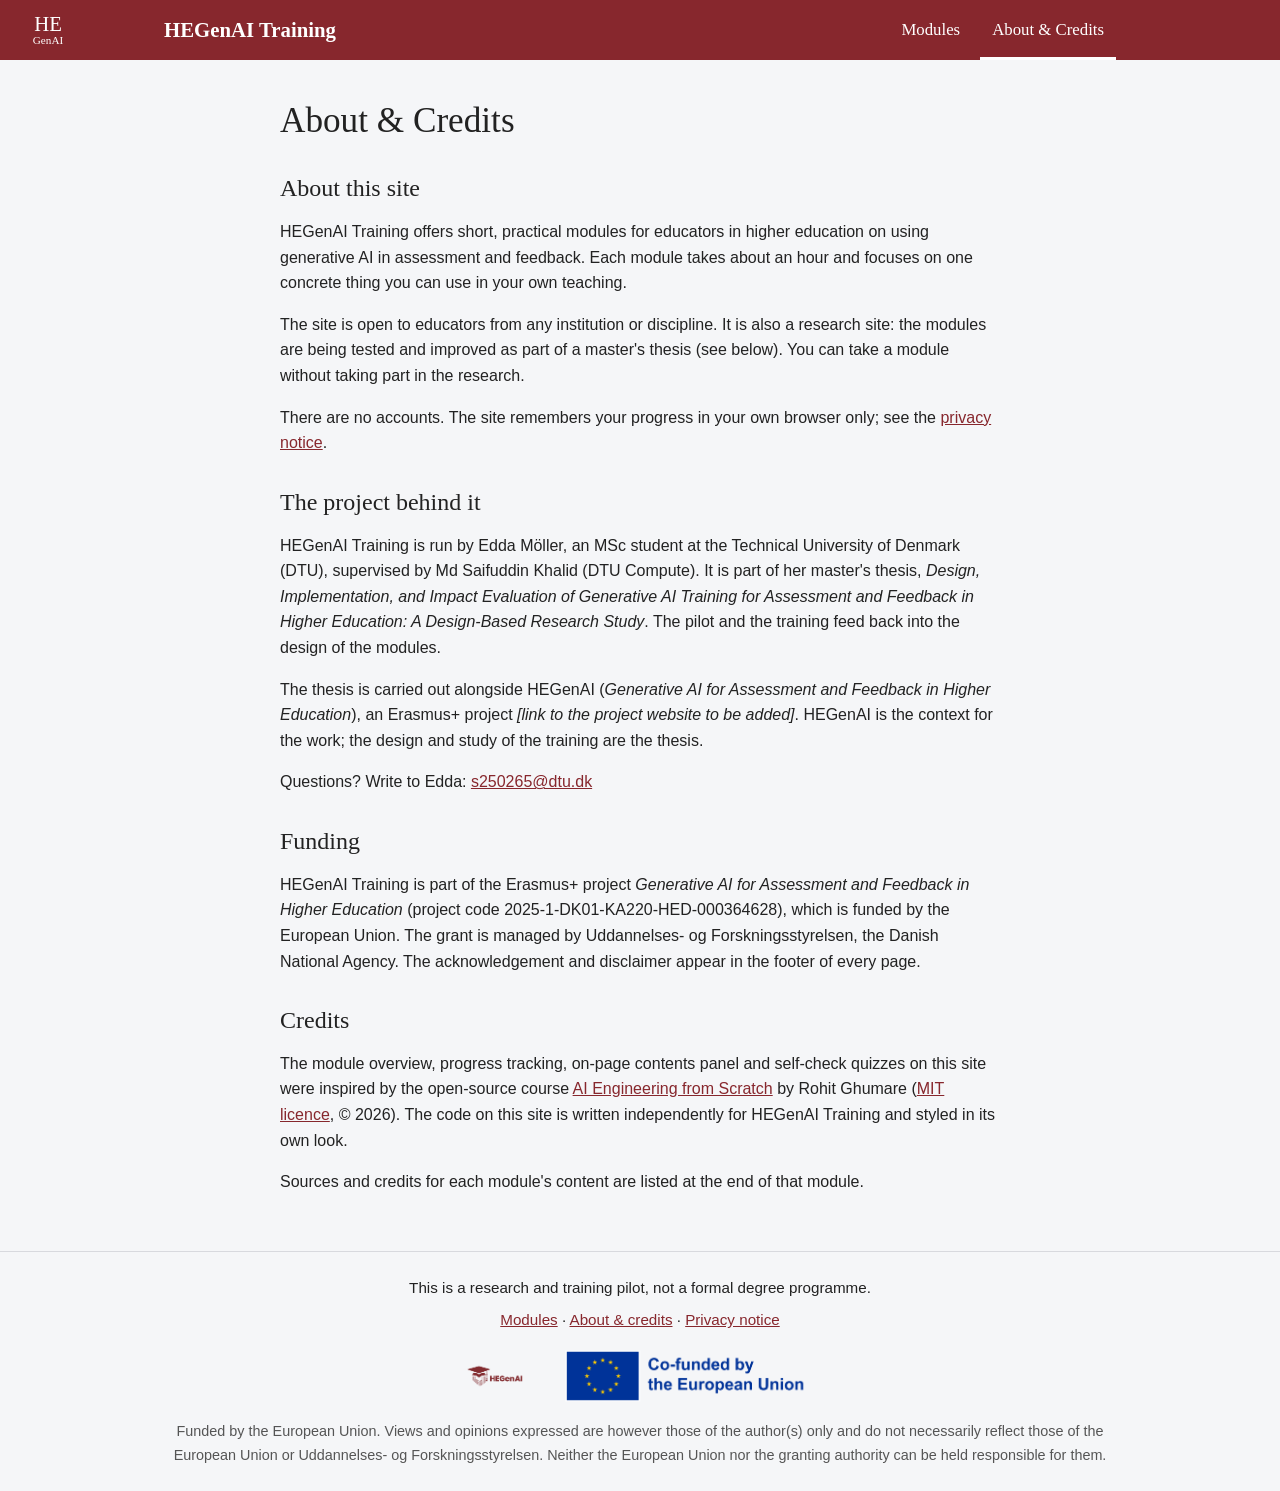
==== commit b62b698a: "Use the HEGenAI logo with text in the footer" ====
--- a/about.html
+++ b/about.html
@@ -81,7 +81,7 @@
         <p>This is a research and training pilot, not a formal degree programme.</p>
         <p class="footer-links"><a href="modules.html">Modules</a> · <a href="about.html#credits">About &amp; credits</a> · <a href="privacy.html">Privacy notice</a></p>
         <div class="footer-logos">
-            <img class="footer-logo" src="assets/HEGenAI-logo-red.png" alt="HEGenAI">
+            <img class="footer-logo" src="assets/HEGenAI-logo-text-red.png" alt="HEGenAI">
             <img class="footer-logo" src="assets/EU-emplem-co-founded.png" alt="Co-funded by the European Union">
         </div>
         <p class="funding-disclaimer">Funded by the European Union. Views and opinions expressed are however those of the author(s) only and do not necessarily reflect those of the European Union or Uddannelses- og Forskningsstyrelsen. Neither the European Union nor the granting authority can be held responsible for them.</p>
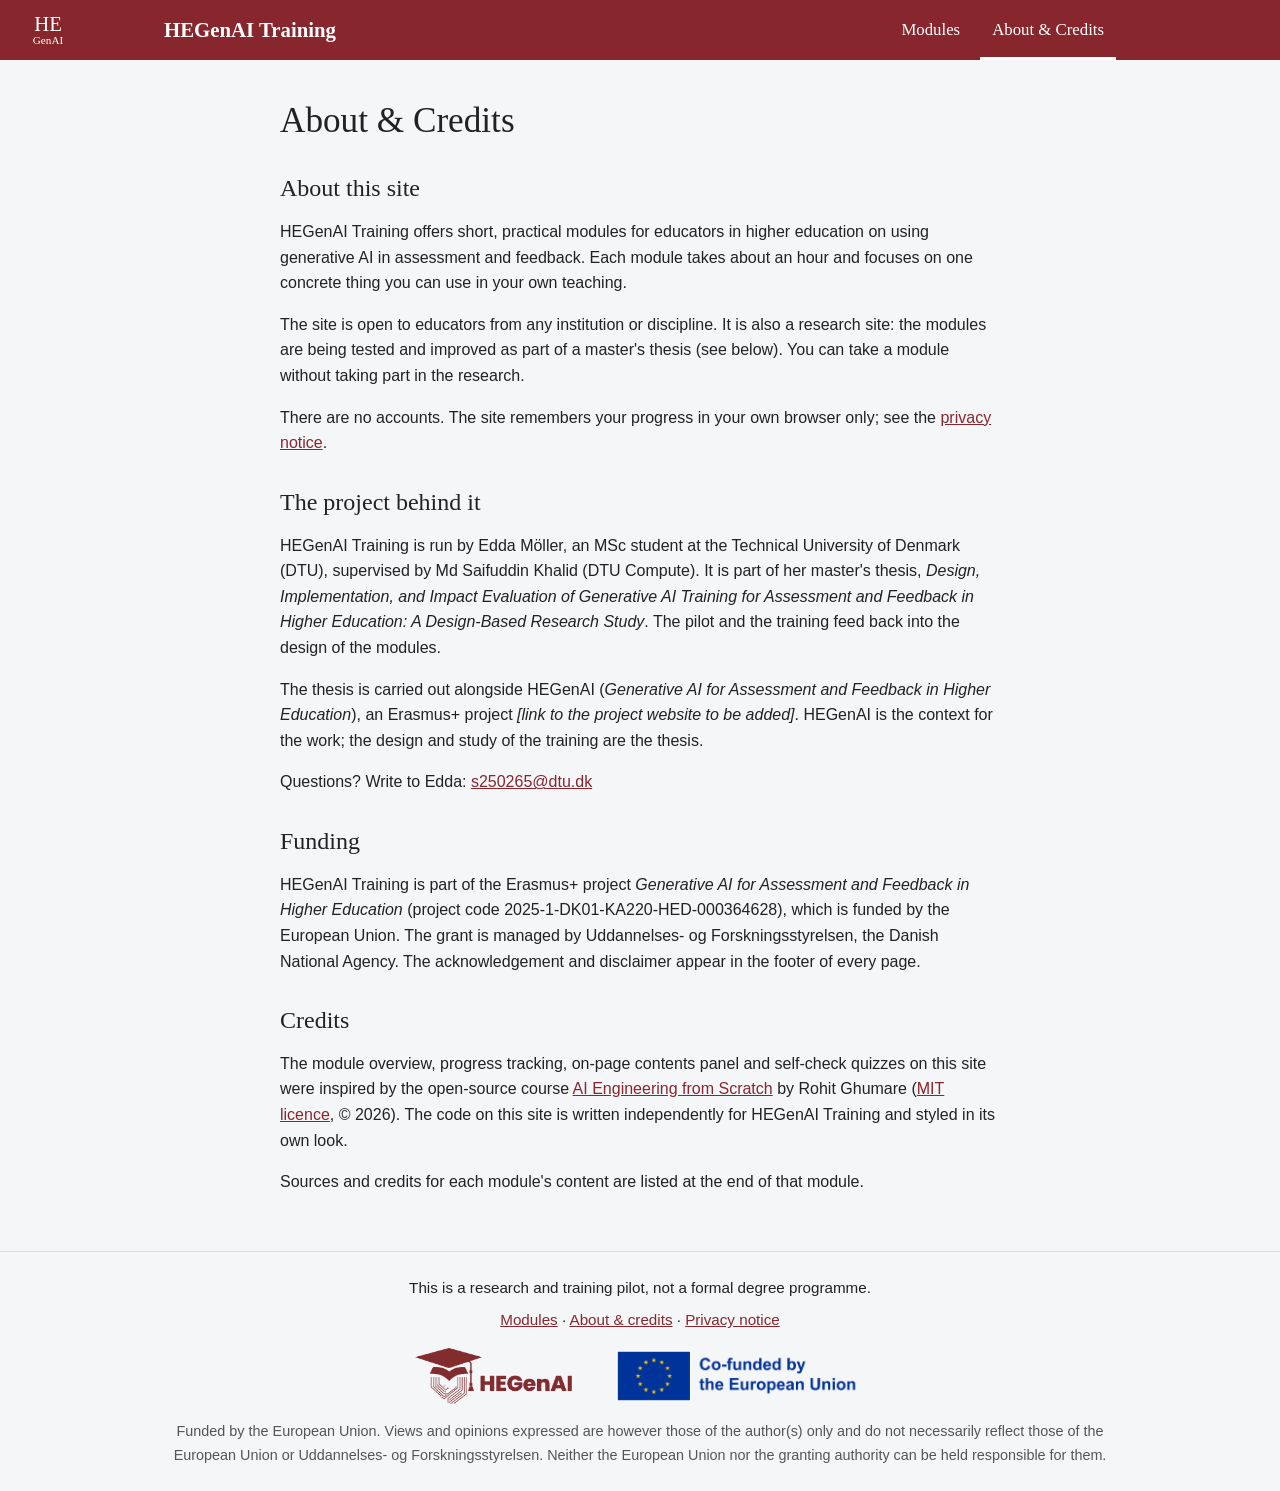
==== commit 76fc917f: "Remove the unused certificate feature Delete certificate.js and the bundled jsPDF library, with thei" ====
--- a/about.html
+++ b/about.html
@@ -67,9 +67,6 @@
                 <h2>Credits</h2>
 
                 <p>The module overview, progress tracking, on-page contents panel and self-check quizzes on this site were inspired by the open-source course <a href="https://aiengineeringfromscratch.com" rel="noopener noreferrer">AI Engineering from Scratch</a> by Rohit Ghumare (<a href="https://github.com/rohitg00/ai-engineering-from-scratch/blob/main/LICENSE" rel="noopener noreferrer">MIT licence</a>, © 2026). The code on this site is written independently for HEGenAI Training and styled in its own look.</p>
-                <!-- Certificate feature is switched off. Restore with the steps in README.md ("Certificate (switched off)").
-                <p>Certificates are made in your browser with <a href="https://github.com/parallax/jsPDF" rel="noopener noreferrer">jsPDF</a> (<a href="assets/vendor/jspdf-LICENSE.txt">MIT licence</a>), included on this site; nothing is fetched from elsewhere.</p>
-                -->
 
                 <p>Sources and credits for each module's content are listed at the end of that module.</p>
             </section>
--- a/style.css
+++ b/style.css
@@ -2524,19 +2524,6 @@
     }
 }
 
-/* Certificate section (certificate.js). */
-.certificate-form .tick-item {
-    margin: 16px 0;
-}
-
-.certificate-form .tick-item::before {
-    content: none;
-}
-
-.certificate-form .form-group {
-    max-width: 28rem;
-}
-
 .module-video {
     display: block;
     width: 100%;
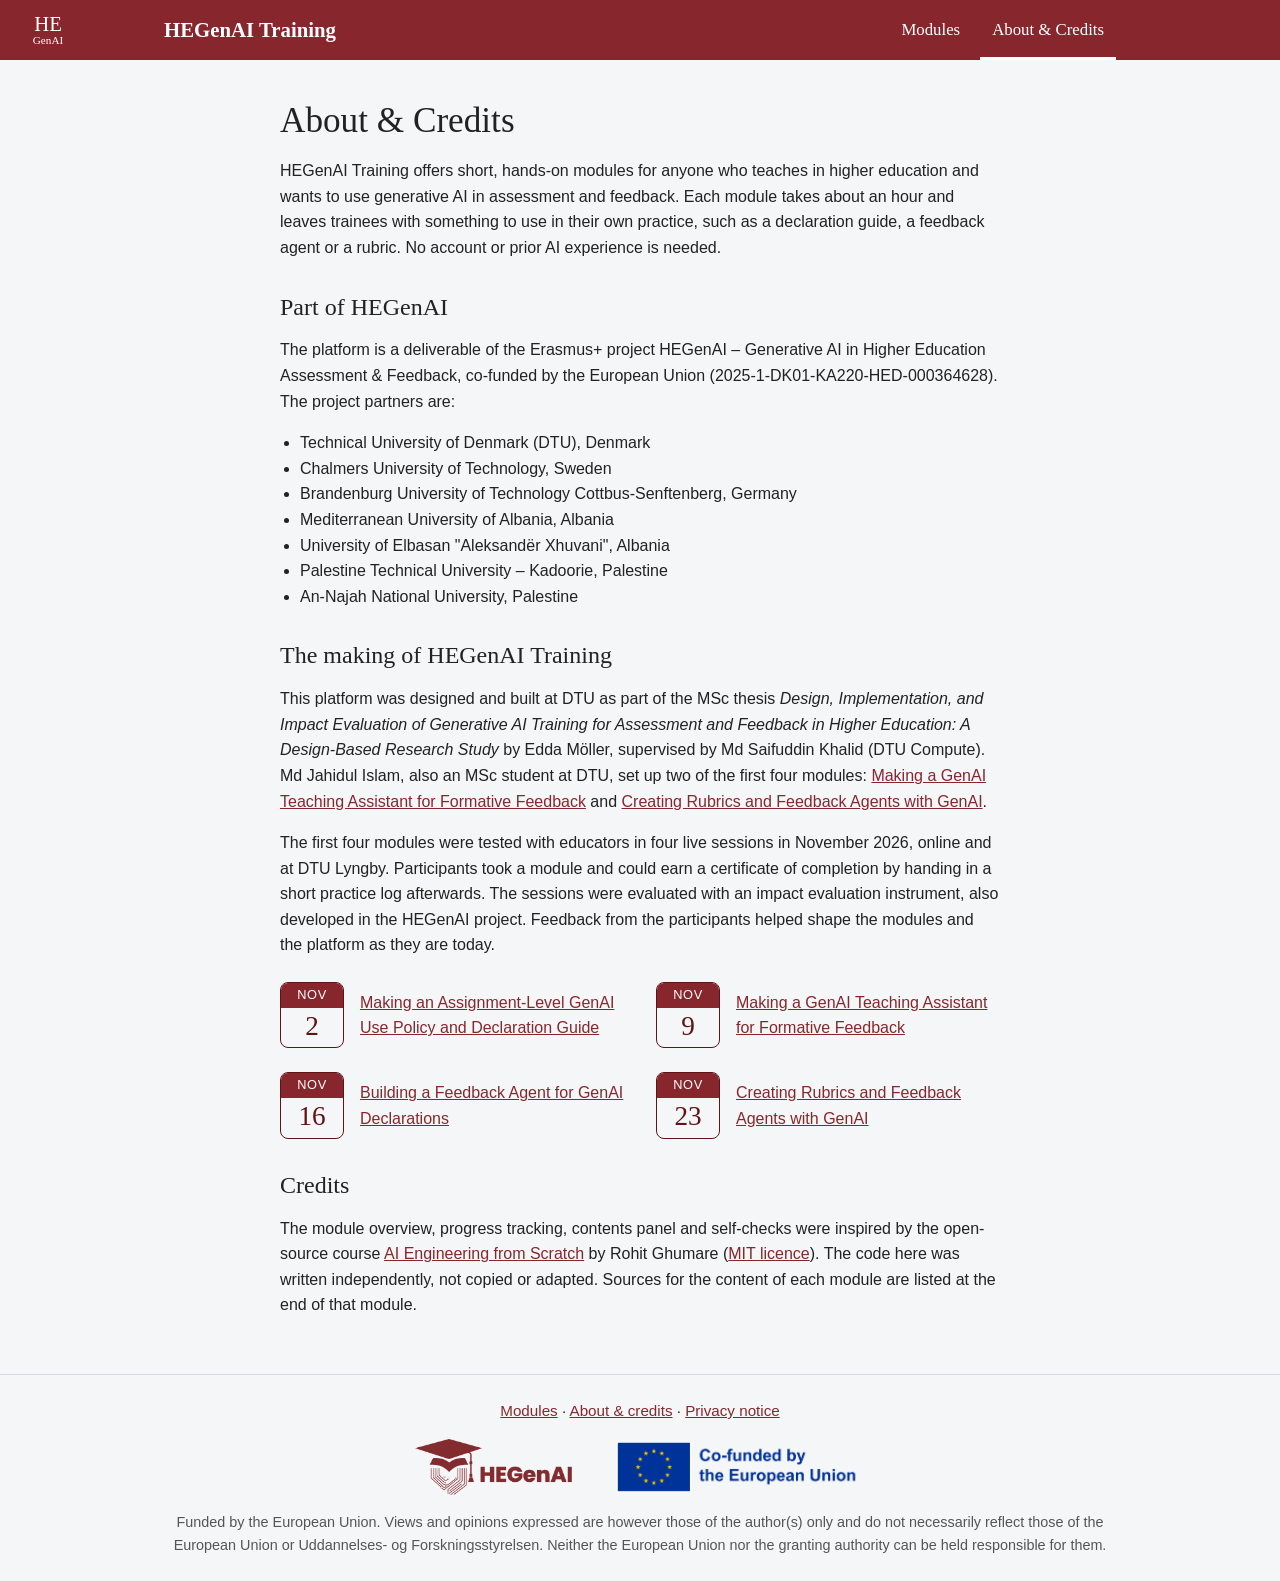
==== commit 9076521d: "Rewrite About & Credits and remove the study section Move the study and project background to a new " ====
--- a/about.html
+++ b/about.html
@@ -36,46 +36,63 @@
         <article class="notice">
             <h1>About &amp; Credits</h1>
 
-            <section id="about">
-                <h2>About this site</h2>
+            <p>HEGenAI Training offers short, hands-on modules for anyone who teaches in higher education and wants to use generative AI in assessment and feedback. Each module takes about an hour and leaves trainees with something to use in their own practice, such as a declaration guide, a feedback agent or a rubric. No account or prior AI experience is needed.</p>
 
-                <p>HEGenAI Training offers short, practical modules for educators in higher education on using generative AI in assessment and feedback. Each module takes about an hour and focuses on one concrete thing you can use in your own teaching.</p>
+            <section id="hegenai">
+                <h2>Part of HEGenAI</h2>
 
-                <p>The site is open to educators from any institution or discipline. It is also a research site: the modules are being tested and improved as part of a master's thesis (see below). You can take a module without taking part in the research.</p>
+                <p>The platform is a deliverable of the Erasmus+ project HEGenAI – Generative AI in Higher Education Assessment &amp; Feedback, co-funded by the European Union (2025-1-DK01-KA220-HED-000364628). The project partners are:</p>
 
-                <p>There are no accounts. The site remembers your progress in your own browser only; see the <a href="privacy.html">privacy notice</a>.</p>
+                <ul>
+                    <li>Technical University of Denmark (DTU), Denmark</li>
+                    <li>Chalmers University of Technology, Sweden</li>
+                    <li>Brandenburg University of Technology Cottbus-Senftenberg, Germany</li>
+                    <li>Mediterranean University of Albania, Albania</li>
+                    <li>University of Elbasan "Aleksandër Xhuvani", Albania</li>
+                    <li>Palestine Technical University – Kadoorie, Palestine</li>
+                    <li>An-Najah National University, Palestine</li>
+                </ul>
             </section>
 
-            <section id="project">
-                <h2>The project behind it</h2>
+            <section id="making">
+                <h2>The making of HEGenAI Training</h2>
 
-                <p>HEGenAI Training is run by Edda Möller, an MSc student at the Technical University of Denmark (DTU), supervised by Md Saifuddin Khalid (DTU Compute). It is part of her master's thesis, <em>Design, Implementation, and Impact Evaluation of Generative AI Training for Assessment and Feedback in Higher Education: A Design-Based Research Study</em>. The pilot and the training feed back into the design of the modules.</p>
+                <p>This platform was designed and built at DTU as part of the MSc thesis <em>Design, Implementation, and Impact Evaluation of Generative AI Training for Assessment and Feedback in Higher Education: A Design-Based Research Study</em> by Edda Möller, supervised by Md Saifuddin Khalid (DTU Compute). Md Jahidul Islam, also an MSc student at DTU, set up two of the first four modules: <a href="module.html?m=feedback-with-genai">Making a GenAI Teaching Assistant for Formative Feedback</a> and <a href="module.html?m=rubrics-with-genai">Creating Rubrics and Feedback Agents with GenAI</a>.</p>
 
-                <p>The thesis is carried out alongside HEGenAI (<em>Generative AI for Assessment and Feedback in Higher Education</em>), an Erasmus+ project <span class="to-be-confirmed">[link to the project website to be added]</span>. HEGenAI is the context for the work; the design and study of the training are the thesis.</p>
+                <p>The first four modules were tested with educators in four live sessions in November 2026, online and at DTU Lyngby. Participants took a module and could earn a certificate of completion by handing in a short practice log afterwards. The sessions were evaluated with an impact evaluation instrument, also developed in the HEGenAI project. Feedback from the participants helped shape the modules and the platform as they are today.</p>
 
-                <p>Questions? Write to Edda: <a href="mailto:s250265@dtu.dk">s250265@dtu.dk</a></p>
-            </section>
-
-            <section id="funding">
-                <h2>Funding</h2>
-
-                <p>HEGenAI Training is part of the Erasmus+ project <em>Generative AI for Assessment and Feedback in Higher Education</em> (project code 2025-1-DK01-KA220-HED-000364628), which is funded by the European Union. The grant is managed by Uddannelses- og Forskningsstyrelsen, the Danish National Agency. The acknowledgement and disclaimer appear in the footer of every page.</p>
-                </div>
+                <ul class="session-list">
+                    <li class="session-item">
+                        <time class="session-date" datetime="2026-11-02"><span class="session-day">2</span> <span class="session-month">Nov</span></time>
+                        <p class="session-title"><a href="module.html?m=declaring-genai-use">Making an Assignment-Level GenAI Use Policy and Declaration Guide</a></p>
+                    </li>
+                    <li class="session-item">
+                        <time class="session-date" datetime="2026-11-09"><span class="session-day">9</span> <span class="session-month">Nov</span></time>
+                        <p class="session-title"><a href="module.html?m=feedback-with-genai">Making a GenAI Teaching Assistant for Formative Feedback</a></p>
+                    </li>
+                    <li class="session-item">
+                        <time class="session-date" datetime="2026-11-16"><span class="session-day">16</span> <span class="session-month">Nov</span></time>
+                        <p class="session-title"><a href="module.html?m=feedback-genai-declarations">Building a Feedback Agent for GenAI Declarations</a></p>
+                    </li>
+                    <li class="session-item">
+                        <time class="session-date" datetime="2026-11-23"><span class="session-day">23</span> <span class="session-month">Nov</span></time>
+                        <p class="session-title"><a href="module.html?m=rubrics-with-genai">Creating Rubrics and Feedback Agents with GenAI</a></p>
+                    </li>
+                </ul>
             </section>
 
             <section id="credits">
                 <h2>Credits</h2>
 
-                <p>The module overview, progress tracking, on-page contents panel and self-check quizzes on this site were inspired by the open-source course <a href="https://aiengineeringfromscratch.com" rel="noopener noreferrer">AI Engineering from Scratch</a> by Rohit Ghumare (<a href="https://github.com/rohitg00/ai-engineering-from-scratch/blob/main/LICENSE" rel="noopener noreferrer">MIT licence</a>, © 2026). The code on this site is written independently for HEGenAI Training and styled in its own look.</p>
+                <p>The module overview, progress tracking, contents panel and self-checks were inspired by the open-source course <a href="https://aiengineeringfromscratch.com" rel="noopener noreferrer">AI Engineering from Scratch</a> by Rohit Ghumare (<a href="https://github.com/rohitg00/ai-engineering-from-scratch/blob/main/LICENSE" rel="noopener noreferrer">MIT licence</a>). The code here was written independently, not copied or adapted. Sources for the content of each module are listed at the end of that module.</p>
 
-                <p>Sources and credits for each module's content are listed at the end of that module.</p>
+                <!-- LICENCE (pending approval): Content © HEGenAI, licensed CC BY 4.0 unless stated otherwise. Code: MIT. -->
             </section>
         </article>
 
     </main>
 
     <footer class="site-footer">
-        <p>This is a research and training pilot, not a formal degree programme.</p>
         <p class="footer-links"><a href="modules.html">Modules</a> · <a href="about.html#credits">About &amp; credits</a> · <a href="privacy.html">Privacy notice</a></p>
         <div class="footer-logos">
             <img class="footer-logo" src="assets/HEGenAI-logo-text-red.png" alt="HEGenAI">
--- a/style.css
+++ b/style.css
@@ -409,8 +409,8 @@
 
 /* Landing page: main holds full-width bands, so it takes over the sticky-footer
    role of .site-container, and the containers inside it set the spacing. The
-   gaps grow with the weight of the break: most room around the ribbon and
-   before the study, less inside sections. */
+   gaps grow with the weight of the break: most room around the ribbon,
+   less inside sections. */
 .home {
     flex: 1 0 auto;
     width: 100%;
@@ -484,7 +484,7 @@
     transition: box-shadow 0.15s ease;
 }
 
-/* Hover draws a thicker line just inside the edge: red on white, white on red. */
+/* Hover draws a thicker red line just inside the edge. */
 .start-tile:hover {
     box-shadow: inset 0 0 0 2px var(--primary), 0 2px 8px rgba(0, 0, 0, 0.08);
     text-decoration: none;
@@ -505,20 +505,6 @@
 
 .start-tile-text {
     display: block;
-}
-
-.start-tile-accent {
-    border-color: var(--primary);
-    background-color: var(--primary);
-    color: white;
-}
-
-.start-tile-accent .start-tile-title {
-    color: white;
-}
-
-.start-tile-accent:hover {
-    box-shadow: inset 0 0 0 2px white, 0 2px 8px rgba(0, 0, 0, 0.08);
 }
 
 @media (min-width: 800px) {
@@ -870,99 +856,62 @@
 }
 
 
-.faq {
+.notice {
     max-width: 720px;
-    margin-top: 24px;
-    border-top: 1px solid var(--line);
-}
-
-.faq-item {
-    border-bottom: 1px solid var(--line);
-}
-
-.faq-item summary {
-    position: relative;
-    padding: 16px 40px 16px 0;
-    font-family: Georgia, serif;
-    font-size: 1.15rem;
-    cursor: pointer;
-    list-style: none;
-}
-
-.faq-item summary::-webkit-details-marker {
-    display: none;
-}
-
-.faq-item summary::after {
-    content: "+";
-    position: absolute;
-    top: 50%;
-    right: 8px;
-    transform: translateY(-50%);
-    font-family: Arial, sans-serif;
+    margin: 0 auto;
+}
+
+.notice h1,
+.page-title {
+    margin: 0 0 8px;
+    font-size: 2.2rem;
+}
+
+.page-subtitle {
+    margin: 0 0 12px;
+    color: var(--text-muted);
+    font-size: 1.2rem;
+    line-height: 1.4;
+}
+
+.module-subtitle {
+    margin: -4px 0 8px;
+    color: var(--text-muted);
+    font-size: 0.95rem;
+    line-height: 1.4;
+}
+
+.notice h2 {
+    margin: 32px 0 8px;
     font-size: 1.5rem;
-    color: var(--primary);
-}
-
-.faq-item[open] summary::after {
-    content: "−";
-}
-
-.faq-item summary:hover {
-    color: var(--primary);
-}
-
-.faq-item summary:focus-visible {
-    outline: 3px solid var(--primary);
-    outline-offset: 2px;
-}
-
-.faq-item p {
-    margin: 0 0 16px;
-}
-
-
-/* The white card holds the invitation and the sign-up button; the FAQs follow below it. */
-.study-card {
-    padding: 40px;
-    border: 1px solid var(--primary-dark);
-    border-radius: 12px;
-    background-color: white;
-    box-shadow: 0 2px 8px rgba(0, 0, 0, 0.08);
-}
-
-.study-card > :last-child {
-    margin-bottom: 0;
-}
-
-/* Inside the card the text may use the card's full width. */
-.study-card p {
-    max-width: none;
-}
-
-#study .faq {
-    margin-top: 40px;
-}
-
-/* The two events side by side, each with a calendar-style date;
-   stacked on narrow screens. */
-.section .study-events {
+}
+
+.notice ul {
+    padding-left: 20px;
+}
+
+.notice section {
+    margin: 0 0 8px;
+}
+
+/* Past training sessions on the About page: a calendar-style date beside
+   the linked module title; two columns, stacked on narrow screens. */
+ul.session-list {
     display: grid;
     grid-template-columns: repeat(2, minmax(0, 1fr));
-    gap: 36px 40px;
-    margin: 32px 0 20px;
+    gap: 24px 32px;
+    margin: 24px 0 8px;
     padding: 0;
     list-style: none;
 }
 
-.section .study-event {
+.session-item {
     display: flex;
-    align-items: flex-start;
+    align-items: center;
     gap: 16px;
-    max-width: none;
-}
-
-.event-date {
+}
+
+.session-date {
     flex: none;
     display: flex;
     flex-direction: column;
@@ -974,7 +923,7 @@
     text-align: center;
 }
 
-.event-month {
+.session-month {
     align-self: stretch;
     padding: 2px 0;
     background-color: var(--primary);
@@ -985,7 +934,7 @@
     color: white;
 }
 
-.event-day {
+.session-day {
     order: 1; /* under the month, as on a calendar page */
     padding: 4px 0 6px;
     font-family: Georgia, serif;
@@ -994,78 +943,15 @@
     color: var(--primary-dark);
 }
 
-.study-event h3 {
-    margin: 2px 0 4px;
-    font-size: 1.3rem;
-}
-
-.study-event p {
+.session-title {
     margin: 0;
 }
 
-.study-event .event-time {
-    margin-bottom: 6px;
-    font-weight: 400;
-    color: var(--primary-dark);
-}
-
-.study-event .event-topic {
-    margin-bottom: 8px;
-    font-style: italic;
-    color: var(--primary-dark);
-}
-
 @media (max-width: 720px) {
 
-    .section .study-events {
+    ul.session-list {
         grid-template-columns: 1fr;
     }
-}
-
-@media (max-width: 550px) {
-
-    .study-card {
-        padding: 24px 16px;
-    }
-}
-
-
-.notice {
-    max-width: 720px;
-    margin: 0 auto;
-}
-
-.notice h1,
-.page-title {
-    margin: 0 0 8px;
-    font-size: 2.2rem;
-}
-
-.page-subtitle {
-    margin: 0 0 12px;
-    color: var(--text-muted);
-    font-size: 1.2rem;
-    line-height: 1.4;
-}
-
-.module-subtitle {
-    margin: -4px 0 8px;
-    color: var(--text-muted);
-    font-size: 0.95rem;
-    line-height: 1.4;
-}
-
-.notice h2 {
-    margin: 32px 0 8px;
-    font-size: 1.5rem;
-}
-
-.notice ul {
-    padding-left: 20px;
-}
-
-.notice section {
-    margin: 0 0 8px;
 }
 
 #module-list {
@@ -2655,7 +2541,7 @@
     }
 }
 
-/* Module 3: a simplified agent builder with notes (M3_BUILDER_FIGURE in modules-data.js).
+/* Module 3: a simplified agent builder with notes (M3_BUILDER_FIGURE in modules/module-3-feedback-with-genai.js).
    Wide screens: notes beside the window with arrows. Narrow screens: each note under its field. */
 .builder-figure {
     --bf-change: #b4461a;
@@ -2952,13 +2838,7 @@
     color: var(--text-muted);
 }
 
-.reply-source {
-    margin: 12px 0 0;
-    font-size: 0.9rem;
-    color: var(--text-muted);
-}
-
-/* Two-way slider (see buildSlider in modules-data.js). A banner holds a track with two
+/* Two-way slider (see buildSlider in modules/module-2-feedback-genai-declarations.js). A banner holds a track with two
    options; the thumb slides to the chosen one and the matching panel shows below. No script:
    radio buttons and :has(). By default the first option is green and the second red;
    add slider-reversed to swap them. Colours match the .check-label-ok and .check-label-miss tags. */
@@ -3226,18 +3106,6 @@
     text-align: left;
 }
 
-/* Module 4: where each test draft lands on the rubric. */
-.rubric-place {
-    display: inline-block;
-    min-width: 5.5em;
-    padding: 1px 7px;
-    border-radius: 999px;
-    background-color: var(--primary-tint);
-    font-size: 0.85rem;
-    font-weight: 700;
-    text-align: center;
-}
-
 /* Module 4: the five steps of the module as a strip. */
 .journey-figure {
     margin: 14px 0 6px;
